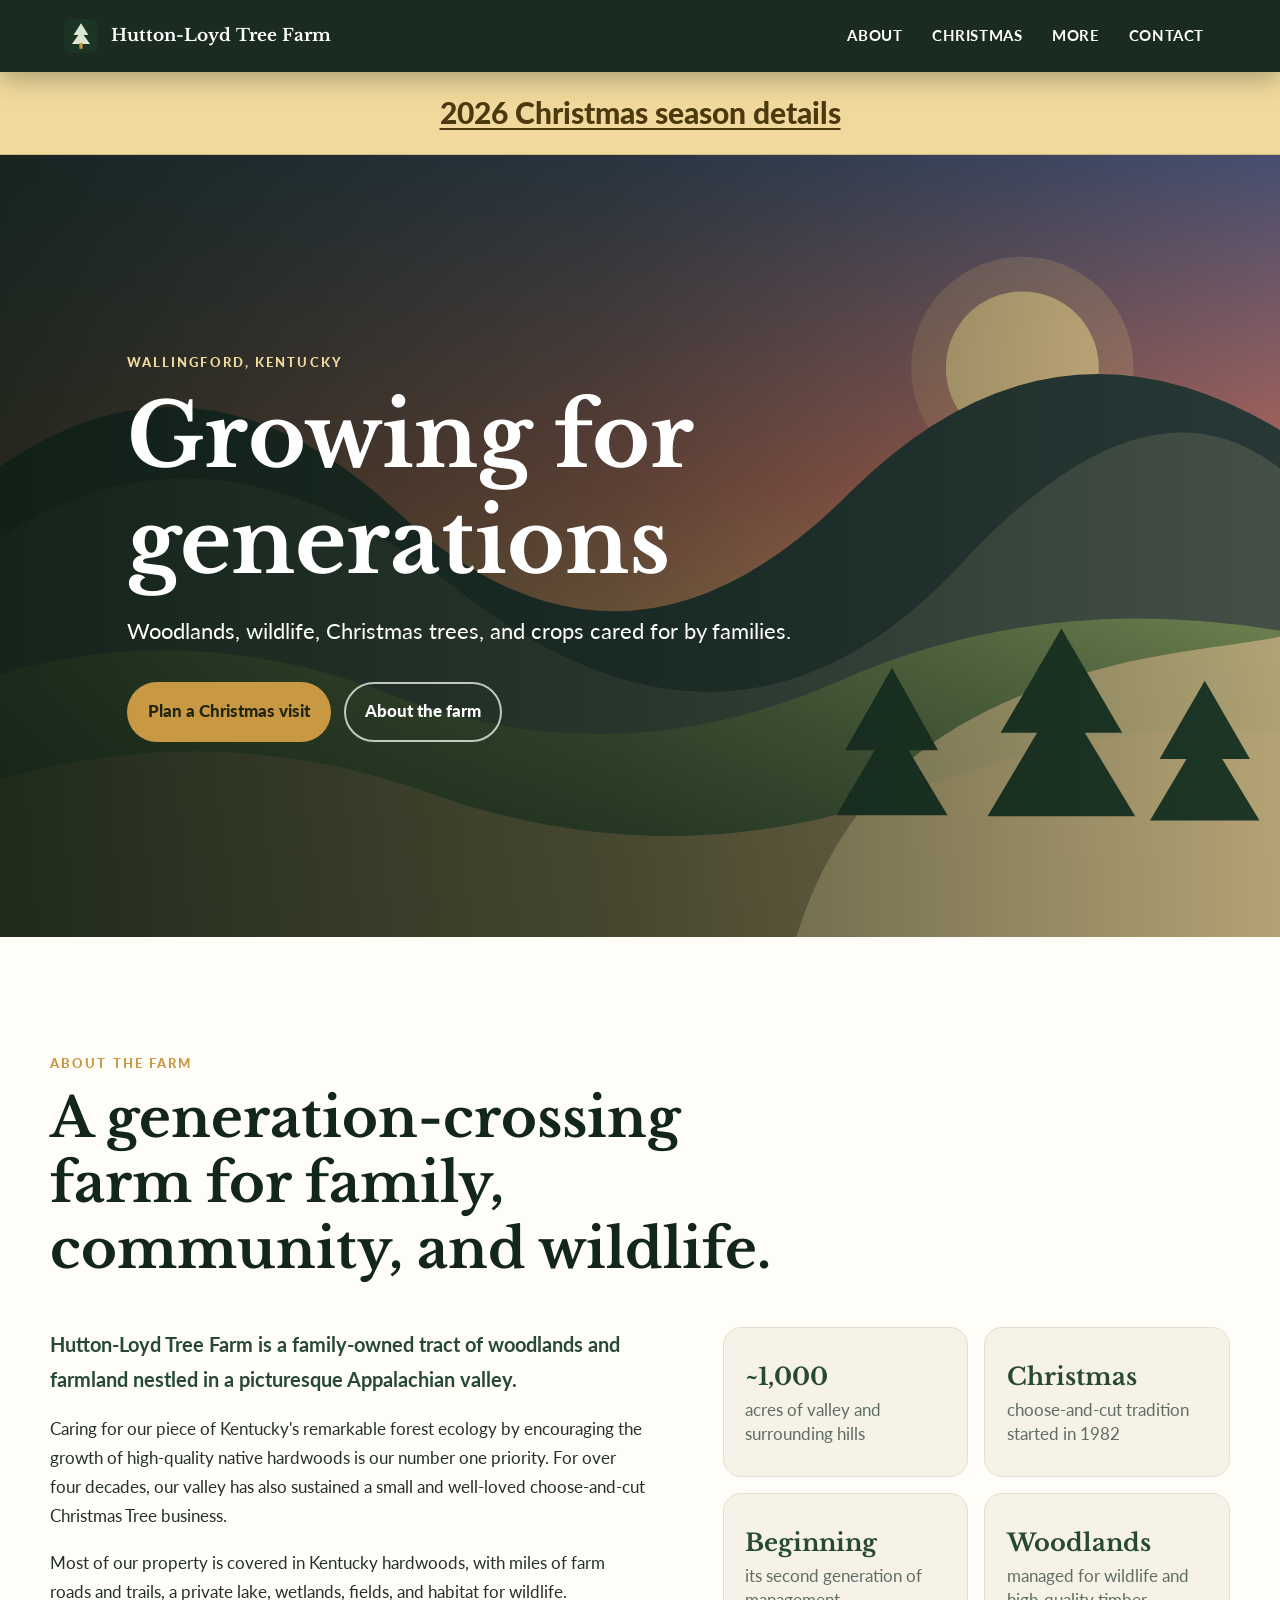
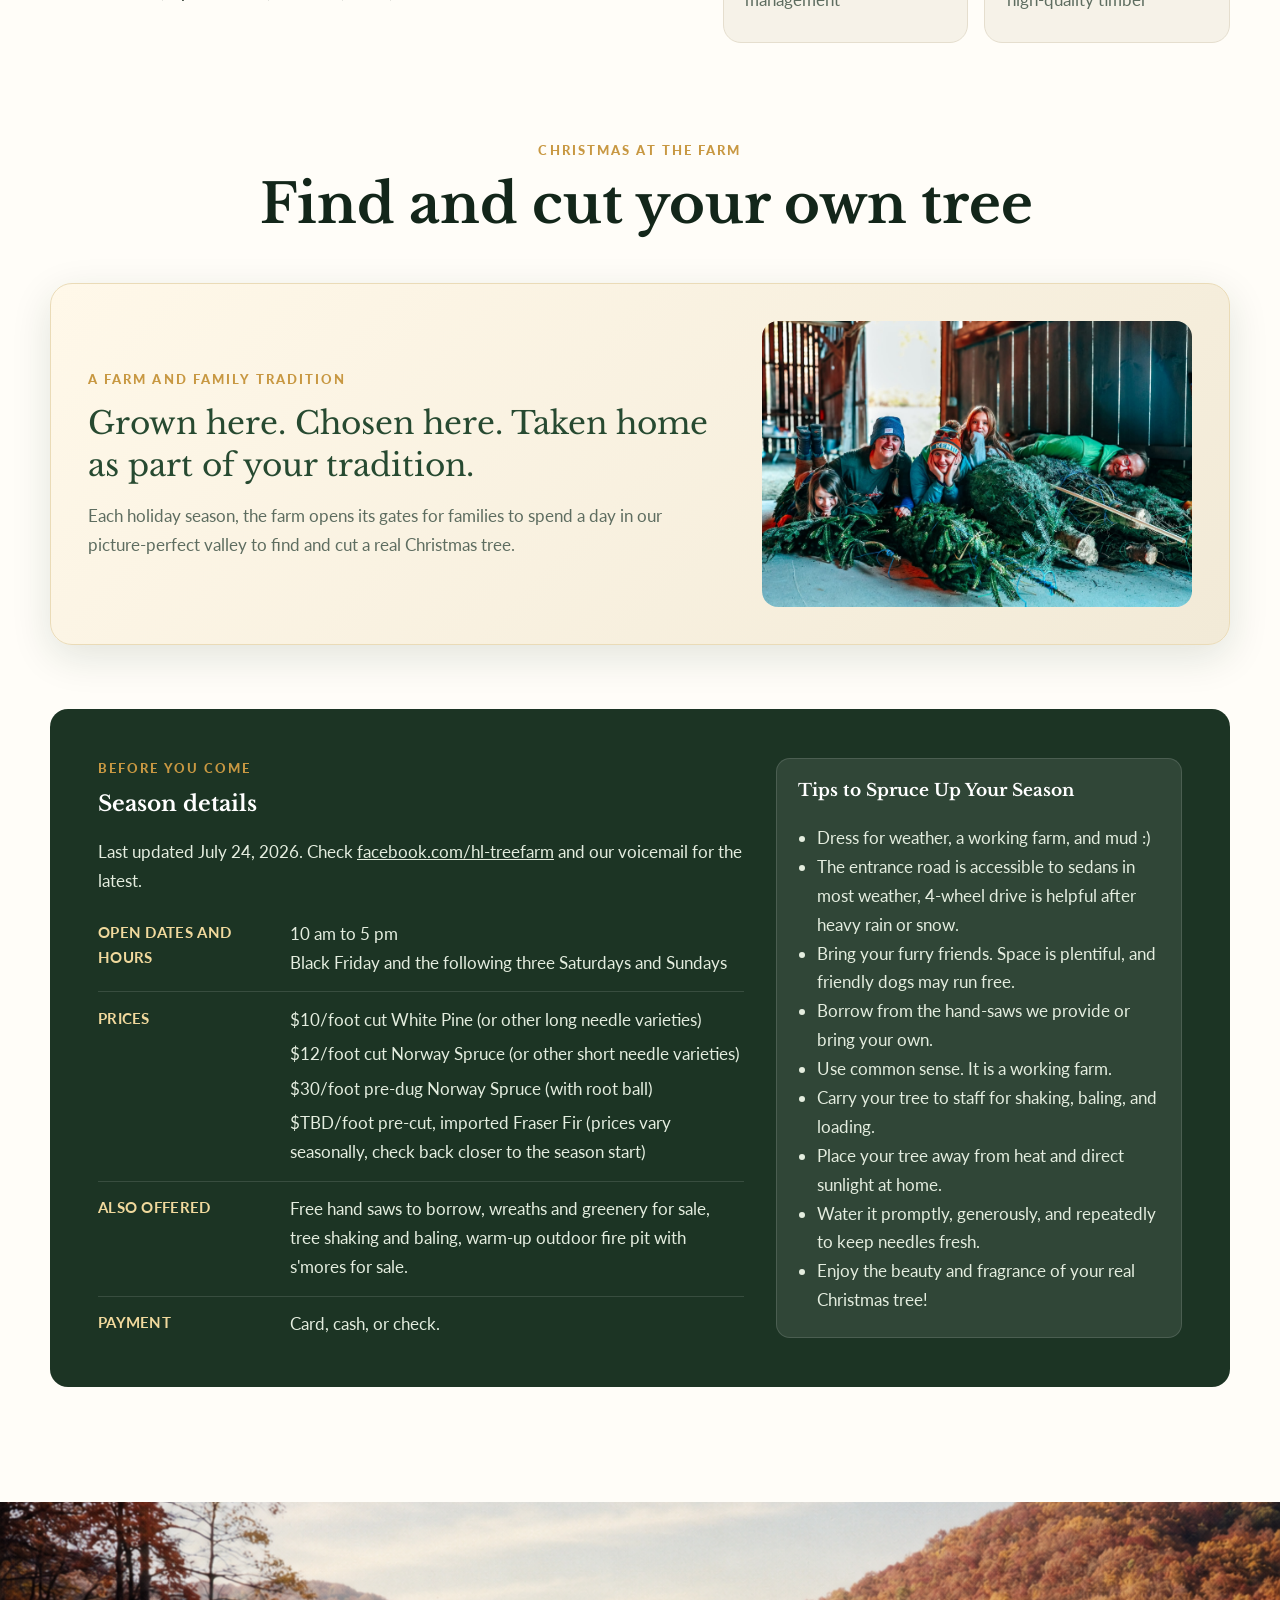
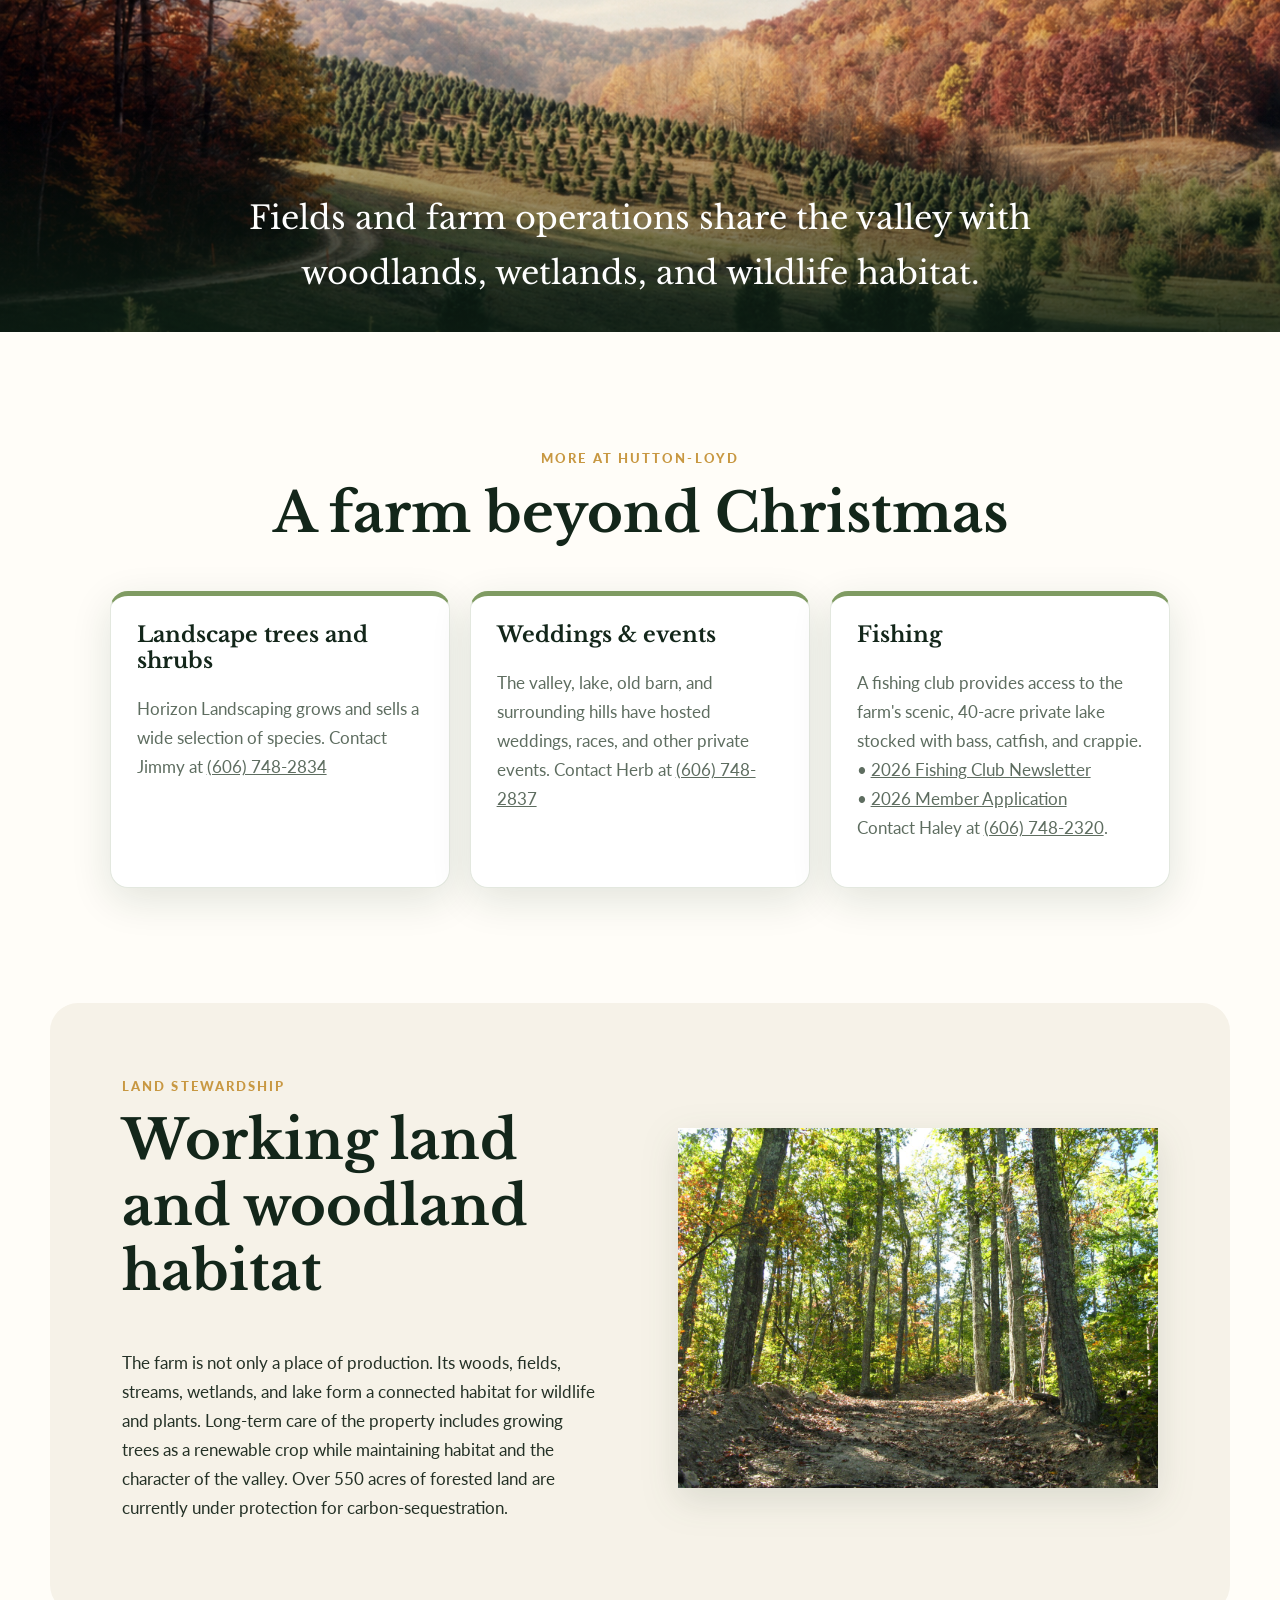
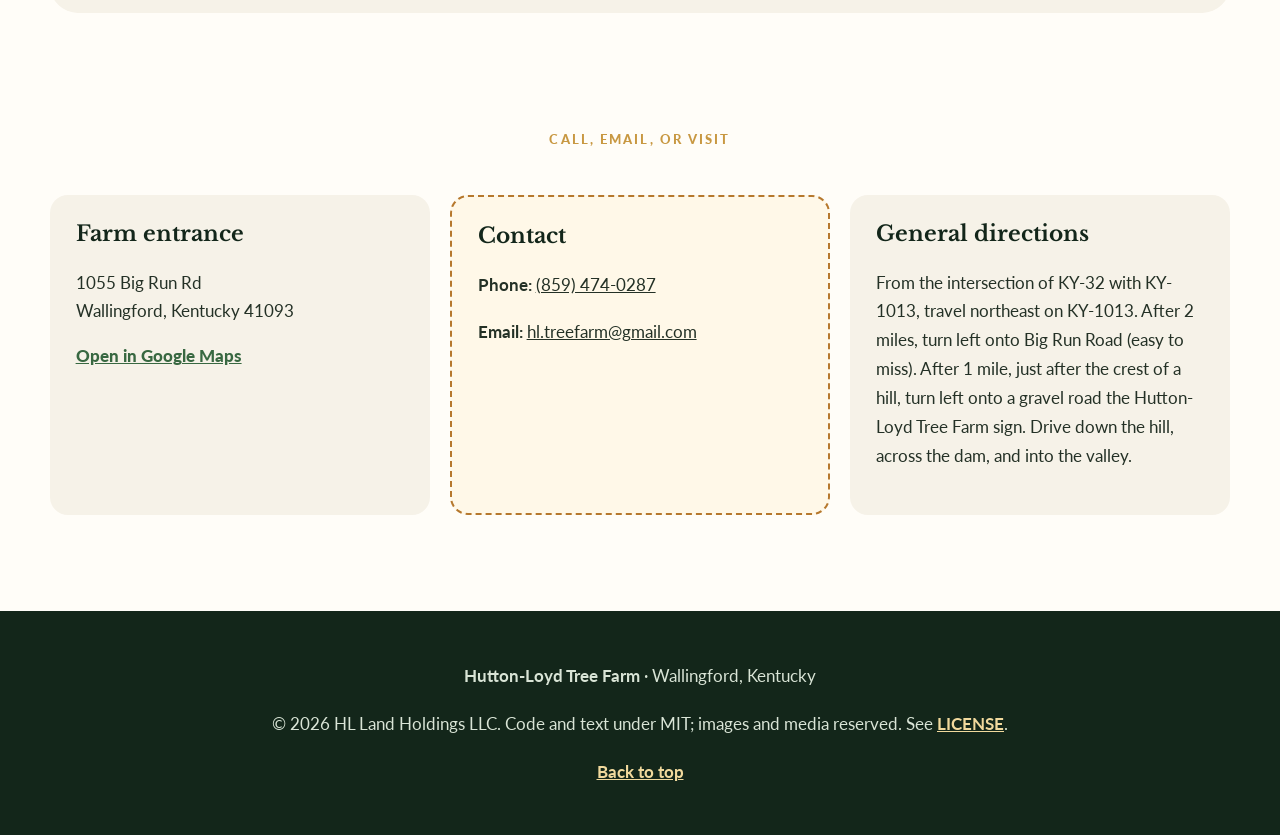
==== index.html @ 63a13ca3 "typo + wording" ====
<!DOCTYPE html>
<html lang="en">
<head>
  <meta charset="UTF-8">
  <meta name="viewport" content="width=device-width, initial-scale=1">
  <meta name="description" content="Hutton-Loyd Tree Farm is a family-owned Appalachian valley growing Christmas and landscape trees while caring for woodlands, water, and wildlife.">
  <title>Hutton-Loyd Tree Farm</title>
  <link rel="icon" href="images/favicon.svg" type="image/svg+xml">
  <link rel="preconnect" href="https://fonts.googleapis.com">
  <link rel="preconnect" href="https://fonts.gstatic.com" crossorigin>
  <link href="https://fonts.googleapis.com/css2?family=Lato:wght@400;700;900&family=Libre+Baskerville:wght@400;700&display=swap" rel="stylesheet">
  <link rel="stylesheet" href="style.css">
</head>
<body>
  <a class="skip-link" href="#main">Skip to main content</a>

  <nav class="nav" aria-label="Primary navigation">
    <a class="brand" href="#home" aria-label="Hutton-Loyd Tree Farm home">
      <img src="images/favicon.svg" alt="" width="34" height="34">
      <span>Hutton-Loyd Tree Farm</span>
    </a>
    <button class="nav-toggle" type="button" aria-expanded="false" aria-controls="nav-links">
      <span class="sr-only">Open navigation</span>
      <span></span><span></span><span></span>
    </button>
    <div class="nav-links" id="nav-links">
      <a href="#about">About</a>
      <a href="#christmas-heading">Christmas</a>
      <a href="#other">More</a>
      <a href="#contact">Contact</a>
    </div>
  </nav>

  <header class="site-header" id="home">
    <!-- Announcement content is loaded from christmas_season_info.js -->
    <aside class="announcement" id="season-announcement" aria-label="Important announcement">
      <strong>Key information</strong>
      <span>Loading this season’s details…</span>
      <a href="#christmas">Season details</a>
    </aside>

    <div class="hero">
      <div class="hero-overlay"></div>
      <div class="hero-content">
        <p class="eyebrow">Wallingford, Kentucky</p>
        <h1>Growing for generations</h1>
        <p>Woodlands, wildlife, Christmas trees, and crops cared for by families.</p>
        <div class="hero-actions">
          <a class="button button-primary" href="#christmas">Plan a Christmas visit</a>
          <a class="button button-secondary" href="#about">About the farm</a>
        </div>
      </div>
    </div>
  </header>

  <main id="main">
    <section class="section intro" id="about">
      <div class="section-heading">
        <p class="eyebrow">About the farm</p>
        <h2>A generation-crossing farm for family, community, and wildlife.</h2>
      </div>
      <div class="two-column">
        <div>
          <p class="lead">Hutton-Loyd Tree Farm is a family-owned tract of woodlands and farmland nestled in a picturesque Appalachian valley.</p>
          <p>Caring for our piece of Kentucky's remarkable forest ecology by encouraging the growth of high-quality native hardwoods is our number one priority. 
            For over four decades, our valley has also sustained a small and well-loved choose-and-cut Christmas Tree business.</p>
          <p>Most of our property is covered in Kentucky hardwoods, with miles of farm roads and trails, a private lake, wetlands, fields, and habitat for wildlife. </p>
        </div>
        <div class="fact-grid" aria-label="Farm highlights">
          <article class="fact-card"><strong>~1,000</strong><span>acres of valley and surrounding hills</span></article>
          <article class="fact-card"><strong>Christmas</strong><span> choose-and-cut tradition started in 1982</span></article>
          <article class="fact-card"><strong>Beginning</strong><span>its second generation of management</span></article>
          <article class="fact-card"><strong>Woodlands</strong><span>managed for wildlife and high-quality timber</span></article>
        </div>
      </div>
    </section>

    <section class="section section-christmas" id="christmas">
      <div class="section-heading centered" id="christmas-heading">
        <p class="eyebrow">Christmas at the farm</p>
        <h2 class="heading-oneline">Find and cut your own tree</h2>
      </div>

      <div class="christmas-banner">
        <div class="christmas-banner-copy">
          <p class="eyebrow">A farm and family tradition</p>
          <blockquote>Grown here. Chosen here. Taken home as part of your tradition.</blockquote>
          <p>Each holiday season, the farm opens its gates for families to spend a day in our picture-perfect valley to find and cut a real Christmas tree.</p>
        </div>
        <img src="images/family on tree pile.jpg" alt="Members of the Hutton-Loyd family laying on a pile of Christmas trees.">
      </div>

      <div class="visit-panel" id="visit">
        <!-- Season dates, hours, prices, and offerings are loaded from christmas_season_info.js -->
        <div id="season-details">
          <p class="eyebrow">Before you come</p>
          <h3>Seasonal details</h3>
          <p>Loading this season’s open dates, hours, and prices…</p>
        </div>
        <div class="checklist">
          <h4>Tips to Spruce Up Your Season</h4>
          <ul>
            <li>Dress for weather, a working farm, and mud :)</li>
            <li>The entrance road is accessible to sedans in most weather, 4-wheel drive is helpful after heavy rain or snow.</li>
            <li>Bring your furry friends. Space is plentiful, and friendly dogs may run free.</li> 
            <li>Borrow from the hand-saws we provide or bring your own.</li>
            <li>Use common sense. It is a working farm.</li>
            <li>Carry your tree to staff for shaking, baling, and loading.</li>
            <li>Place your tree away from heat and direct sunlight at home.</li>
            <li>Water it promptly, generously, and repeatedly to keep needles fresh.</li>
            <li>Enjoy the beauty and fragrance of your real Christmas tree!</li>
          </ul>
        </div>
      </div>
    </section>

    <section class="image-break image-break-lake" aria-label="Autumn view across the farm">
      <div><span>Fields and farm operations share the valley with woodlands, wetlands, and wildlife habitat.</span></div>
    </section>

    <section class="section" id="other">
      <div class="section-heading centered">
        <p class="eyebrow">More at Hutton-Loyd</p>
        <h2>A farm beyond Christmas</h2>
      </div>
      <div class="card-grid fluid">
        <article class="plain-card">
          <h3>Landscape trees and shrubs</h3>
          <p>Horizon Landscaping grows and sells a wide selection of species. Contact Jimmy at <a href="tel:+16067482834">(606) 748-2834</a></p>
        </article>
        <article class="plain-card">
          <h3>Weddings & events</h3>
          <p>The valley, lake, old barn, and surrounding hills have hosted weddings, races, and other private events. Contact Herb at <a href="tel:+16067482837">(606) 748-2837</a></p>
        </article>
        <article class="plain-card">
          <h3>Fishing</h3>
          <p>
            A fishing club provides access to the farm's scenic, 40-acre private lake stocked with bass, catfish, and crappie.
            <br>
            • <a href="documents/fishing-club-newsletter-2026.pdf" target="_blank" rel="noopener">2026 Fishing Club Newsletter</a>
            <br>
            • <a href="documents/fishing-club-application-2026.pdf" target="_blank" rel="noopener">2026 Member Application</a>
            <br>
            Contact Haley at <a href="tel:+16067482320">(606) 748-2320</a>.
          </p>
        </article>
      </div>
    </section>

    <section class="section stewardship">
      <div class="stewardship-copy">
        <p class="eyebrow">Land stewardship</p>
        <h2>Working land and woodland habitat</h2>
        <p>The farm is not only a place of production. Its woods, fields, streams, wetlands, and lake form a connected habitat for wildlife and plants. Long-term care of the property includes growing trees as a renewable crop while maintaining habitat and the character of the valley. Over 550 acres of forested land are currently under protection for carbon-sequestration.</p>
      </div>
      <img src="images/forest.jpeg" alt="Photo of a stand of trees in spring.">
    </section>

    <section class="section contact" id="contact">
      <div class="section-heading centered">
        <p class="eyebrow">Call, Email, or Visit</p>
      </div>
      <div class="contact-grid">
        <div class="contact-card">
          <h3>Farm entrance</h3>
          <address>1055 Big Run Rd<br>Wallingford, Kentucky 41093</address>
          <a class="text-link" href="https://maps.app.goo.gl/9wYvAMESgQNcwHyZ7">Open in Google Maps</a>
        </div>
        <div class="contact-card attention">
          <h3>Contact</h3>
          <p><strong>Phone:</strong> <a href="tel:+18594740287">(859) 474-0287</a></p>
          <p><strong>Email:</strong> <a href="mailto:hl.treefarm@gmail.com">hl.treefarm@gmail.com</a></p>
        </div>
        <div class="contact-card">
          <h3>General directions</h3>
          <p>From the intersection of KY-32 with KY-1013, travel northeast on KY-1013. After 2 miles, turn left onto Big Run Road (easy to miss). After 1 mile, just after the crest of a hill, turn left onto a gravel road the Hutton-Loyd Tree Farm sign. Drive down the hill, across the dam, and into the valley.</p>
        </div>
      </div>
    </section>
  </main>

  <footer>
    <p><strong>Hutton-Loyd Tree Farm</strong> · Wallingford, Kentucky</p>
    <p>© <span id="year"></span> HL Land Holdings LLC. Code and text under MIT; images and media reserved. See <a href="LICENSE">LICENSE</a>.</p>
    <a href="#home">Back to top</a>
  </footer>

  <script src="christmas_season_info.js"></script>
  <script src="script.js"></script>
</body>
</html>
---- style.css ----
:root {
  --forest-950: #13261a;
  --forest-900: #1c3424;
  --forest-800: #274a31;
  --forest-700: #386841;
  --moss-500: #7f9b62;
  --moss-200: #dce6cf;
  --cream: #f6f2e8;
  --paper: #fffdf8;
  --gold: #c89842;
  --gold-light: #f1d99d;
  --ink: #243126;
  --muted: #5e6d60;
  --white: #ffffff;
  --shadow: 0 12px 40px rgba(20, 46, 28, .12);
  --radius: 18px;
}

* { box-sizing: border-box; }
html { scroll-behavior: smooth; }
body {
  margin: 0;
  background: var(--paper);
  color: var(--ink);
  font-family: "Lato", sans-serif;
  font-size: 17px;
  line-height: 1.7;
}
img { max-width: 100%; display: block; }
a { color: inherit; }
h1, h2, h3, h4 {
  margin-top: 0;
  color: var(--forest-950);
  font-family: "Libre Baskerville", serif;
  line-height: 1.2;
}
h1 { font-size: clamp(2.55rem, 7vw, 5.5rem); max-width: 930px; }
h2 { font-size: clamp(2rem, 5vw, 3.4rem); }
h3 { font-size: 1.35rem; }
p { margin: 0 0 1.15rem; }

.skip-link {
  position: fixed;
  top: -60px;
  left: 1rem;
  z-index: 1000;
  padding: .7rem 1rem;
  background: var(--white);
  color: var(--forest-950);
}
.skip-link:focus { top: 1rem; }
.sr-only {
  position: absolute;
  width: 1px;
  height: 1px;
  padding: 0;
  margin: -1px;
  overflow: hidden;
  clip: rect(0, 0, 0, 0);
  white-space: nowrap;
  border: 0;
}

.nav {
  position: sticky;
  top: 0;
  z-index: 100;
  min-height: 72px;
  display: flex;
  align-items: center;
  justify-content: space-between;
  gap: 2rem;
  padding: .8rem clamp(1rem, 5vw, 4.5rem);
  background: rgba(19, 38, 26, .97);
  color: var(--white);
  box-shadow: 0 8px 24px rgba(12, 28, 18, .28);
}
.brand {
  display: flex;
  align-items: center;
  gap: .8rem;
  color: var(--white);
  font-family: "Libre Baskerville", serif;
  font-weight: 700;
  text-decoration: none;
}
.nav-links { display: flex; gap: .35rem; align-items: center; }
.nav-links a {
  padding: .55rem .75rem;
  border-radius: 999px;
  color: var(--white);
  font-size: .92rem;
  font-weight: 700;
  letter-spacing: .04em;
  text-decoration: none;
  text-transform: uppercase;
}
.nav-links a:hover, .nav-links a:focus-visible { background: rgba(255,255,255,.13); }
.nav-toggle { display: none; }

.announcement {
  position: relative;
  z-index: 15;
  display: flex;
  flex-wrap: wrap;
  align-items: center;
  justify-content: center;
  gap: .75rem 1.25rem;
  padding: 1rem clamp(1rem, 5vw, 4.5rem);
  background: var(--gold-light);
  border-bottom: 1px solid rgba(82, 56, 12, .2);
  color: #4d390f;
  text-align: center;
}
.announcement strong { text-transform: uppercase; letter-spacing: .08em; font-size: .82rem; }
.announcement a {
  font-size: clamp(1.35rem, 2.4vw, 1.85rem);
  font-weight: 900;
  text-decoration: underline;
  text-underline-offset: .15em;
}

.hero {
  position: relative;
  min-height: min(790px, calc(100vh - 118px));
  display: flex;
  align-items: center;
  background: var(--forest-900) url("images/hero-valley.svg") center/cover no-repeat;
  color: var(--white);
  overflow: hidden;
}
.hero-overlay {
  position: absolute;
  inset: 0;
  background: linear-gradient(90deg, rgba(12, 28, 18, .86) 0%, rgba(12, 28, 18, .58) 48%, rgba(12, 28, 18, .13) 100%);
}
.hero-content {
  position: relative;
  z-index: 2;
  width: min(1180px, 100%);
  margin: auto;
  padding: 6rem clamp(1.3rem, 6vw, 5rem);
}
.hero h1 { color: var(--white); margin-bottom: 1rem; }
.hero-content > p:not(.eyebrow) { max-width: 710px; font-size: clamp(1.1rem, 2vw, 1.4rem); }
.eyebrow {
  margin-bottom: .7rem;
  color: var(--gold);
  font-size: .82rem;
  font-weight: 900;
  letter-spacing: .16em;
  text-transform: uppercase;
}
.hero .eyebrow { color: var(--gold-light); }
.hero-actions { display: flex; flex-wrap: wrap; gap: .8rem; margin-top: 2rem; }
.button {
  display: inline-block;
  padding: .85rem 1.2rem;
  border: 2px solid transparent;
  border-radius: 999px;
  font-weight: 900;
  text-decoration: none;
}
.button-primary { background: var(--gold); color: #1f250f; }
.button-primary:hover { background: #dfb65e; }
.button-secondary { border-color: rgba(255,255,255,.72); color: var(--white); }
.button-secondary:hover { background: rgba(255,255,255,.12); }

.section {
  width: min(1180px, calc(100% - 2.5rem));
  margin: auto;
  padding: clamp(4.5rem, 9vw, 8rem) 0;
}
#about {
  padding-bottom: clamp(2rem, 4vw, 3rem);
}
.section-christmas {
  padding-top: clamp(2rem, 4vw, 3rem);
}
#about,
#christmas,
#christmas-heading,
#season-details,
#visit,
#other,
#contact,
#home {
  scroll-margin-top: 5.5rem;
}
.section-heading { max-width: 760px; margin-bottom: 2.8rem; }
.section-heading.centered { margin-left: auto; margin-right: auto; text-align: center; }
.section-heading.centered p { margin-left: auto; margin-right: auto; max-width: 720px; }
@media (min-width: 700px) {
  .heading-oneline { white-space: nowrap; }
}
.lead { font-size: 1.28rem; font-weight: 700; color: var(--forest-800); }
.two-column { display: grid; grid-template-columns: 1.08fr .92fr; gap: clamp(2rem, 6vw, 5rem); align-items: start; }
.fact-grid { display: grid; grid-template-columns: 1fr 1fr; gap: 1rem; }
.fact-card {
  min-height: 150px;
  display: flex;
  flex-direction: column;
  justify-content: center;
  padding: 1.35rem;
  background: var(--cream);
  border: 1px solid #e5dece;
  border-radius: var(--radius);
}
.fact-card strong { color: var(--forest-800); font-family: "Libre Baskerville", serif; font-size: 1.5rem; }
.fact-card span { color: var(--muted); line-height: 1.45; }

.image-break {
  min-height: 430px;
  display: grid;
  place-items: end center;
  background-position: center;
  background-size: cover;
}
.image-break > div { width: 100%; padding: 5rem 1.5rem 2rem; text-align: center; background: linear-gradient(transparent, rgba(13, 30, 19, .85)); }
.image-break span { display: inline-block; max-width: 800px; color: var(--white); font-family: "Libre Baskerville", serif; font-size: clamp(1.25rem, 3vw, 2rem); }
.image-break-trees { background-image: url("images/christmas-field.svg"); }
.image-break-lake {
  background-image: url("images/autumn%20farm.png");
  background-position: center 25%; /* lower % = show more of the top */
}


.christmas-banner {
  display: grid;
  grid-template-columns: 1fr minmax(280px, 430px);
  gap: clamp(1.5rem, 4vw, 3rem);
  align-items: center;
  padding: clamp(1.4rem, 4vw, 2.3rem);
  background: linear-gradient(135deg, #fff8e9 0%, #f2ead7 100%);
  border: 1px solid #eadbb7;
  border-radius: calc(var(--radius) + 4px);
  box-shadow: var(--shadow);
}
.christmas-banner-copy h3 { margin-bottom: .8rem; }
.christmas-banner-copy blockquote {
  margin: 0 0 1rem;
  color: var(--forest-800);
  font-family: "Libre Baskerville", serif;
  font-size: clamp(1.25rem, 2.8vw, 1.95rem);
  line-height: 1.35;
}
.christmas-banner-copy p:last-child {
  margin-bottom: 0;
  color: var(--muted);
}
.christmas-banner img {
  width: 100%;
  border-radius: 16px;
  background: #f7f1e2;
}

.card-grid { display: grid; gap: 1.25rem; }
.card-grid.three { grid-template-columns: repeat(3, 1fr); }
.card-grid.four { grid-template-columns: repeat(4, 1fr); }
.card-grid.fluid {
  display: flex;
  flex-wrap: wrap;
  justify-content: center;
  align-items: stretch;
  gap: 1.25rem;
}
.card-grid.fluid > * {
  flex: 1 1 260px;
  max-width: min(100%, 340px);
}
.feature-card, .plain-card {
  background: var(--white);
  border: 1px solid #e3e8df;
  border-radius: var(--radius);
  box-shadow: var(--shadow);
}
.feature-card { padding: 1rem 1.4rem 1.5rem; text-align: center; }
.feature-card img { height: 210px; margin: auto; }
.feature-card p, .plain-card p { color: var(--muted); }
.plain-card { padding: 1.6rem; border-top: 5px solid var(--moss-500); }

.visit-panel {
  display: grid;
  grid-template-columns: 1.35fr .85fr;
  gap: 2rem;
  align-items: center;
  margin-top: 4rem;
  padding: clamp(1.5rem, 4vw, 3rem);
  background: var(--forest-900);
  border-radius: var(--radius);
  color: #e4eddf;
}
.visit-panel h3, .visit-panel h4 { color: var(--white); }
.season-facts {
  display: grid;
  gap: .85rem;
  margin: 1.5rem 0 0;
}
.season-facts > div {
  display: grid;
  grid-template-columns: minmax(7.5rem, 11rem) 1fr;
  gap: .35rem 1rem;
  padding-bottom: .85rem;
  border-bottom: 1px solid rgba(255,255,255,.12);
  align-items: start;
}
.season-facts > div:last-child {
  padding-bottom: 0;
  border-bottom: 0;
}
.season-facts dt {
  grid-column: 1;
  margin: 0;
  color: var(--gold-light);
  font-weight: 700;
  font-size: .92rem;
  letter-spacing: .02em;
  text-transform: uppercase;
}
.season-facts dd {
  grid-column: 2;
  margin: 0;
  color: #e4eddf;
}
.checklist {
  width: fit-content;
  max-width: 100%;
  height: fit-content;
  justify-self: center;
  padding: 1.35rem;
  background: rgba(255,255,255,.09);
  border: 1px solid rgba(255,255,255,.13);
  border-radius: 14px;
}
.checklist ul { padding-left: 1.2rem; margin-bottom: 0; }
.checklist li { max-width: 28rem; }

.stewardship {
  width: min(1180px, calc(100% - 2.5rem));
  display: grid;
  grid-template-columns: 1fr 1fr;
  gap: clamp(2rem, 6vw, 5rem);
  align-items: center;
  background: var(--cream);
  border-radius: 28px;
  padding: clamp(2rem, 6vw, 4.5rem);
}
.stewardship img { filter: drop-shadow(0 12px 18px rgba(40, 60, 35, .13)); }

.contact { padding-bottom: 6rem; }
.contact-grid { display: grid; grid-template-columns: repeat(3, 1fr); gap: 1.25rem; }
.contact-card { padding: 1.6rem; background: var(--cream); border-radius: var(--radius); }
.contact-card.attention { border: 2px dashed #b6782d; background: #fff8e8; }
.contact-card address { margin-bottom: 1rem; font-style: normal; }
.text-link { color: var(--forest-700); font-weight: 900; }
.small { font-size: .9rem; line-height: 1.5; color: var(--muted); }

footer {
  padding: 3rem 1.5rem;
  background: var(--forest-950);
  color: #d9e4d6;
  text-align: center;
}
footer p { margin: .2rem 0; }
footer a { display: inline-block; margin-top: 1rem; color: var(--gold-light); font-weight: 700; }

@media (max-width: 900px) {
  .nav-toggle {
    display: grid;
    gap: 5px;
    padding: .55rem;
    background: transparent;
    border: 0;
    cursor: pointer;
  }
  .nav-toggle span:not(.sr-only) { display: block; width: 25px; height: 2px; background: var(--white); }
  .nav-links {
    position: absolute;
    top: 72px;
    left: 0;
    right: 0;
    display: none;
    flex-direction: column;
    align-items: stretch;
    padding: .75rem 1rem 1rem;
    background: var(--forest-950);
  }
  .nav-links.open { display: flex; }
  .nav-links a { border-radius: 8px; }
  .announcement { justify-content: flex-start; text-align: left; }
  .two-column, .visit-panel, .stewardship, .christmas-banner { grid-template-columns: 1fr; }
  .season-facts > div { grid-template-columns: 1fr; gap: .2rem; }
  .card-grid.four { grid-template-columns: 1fr 1fr; }
  .contact-grid { grid-template-columns: 1fr; }
}

@media (max-width: 650px) {
  body { font-size: 16px; }
  .brand span { font-size: .92rem; }
  .hero { min-height: 660px; }
  .hero-overlay { background: rgba(12, 28, 18, .68); }
  .fact-grid, .card-grid.three, .card-grid.four { grid-template-columns: 1fr; }
  .image-break { min-height: 350px; }
  .section { width: min(100% - 2rem, 1180px); }
}

@media (prefers-reduced-motion: reduce) {
  html { scroll-behavior: auto; }
}
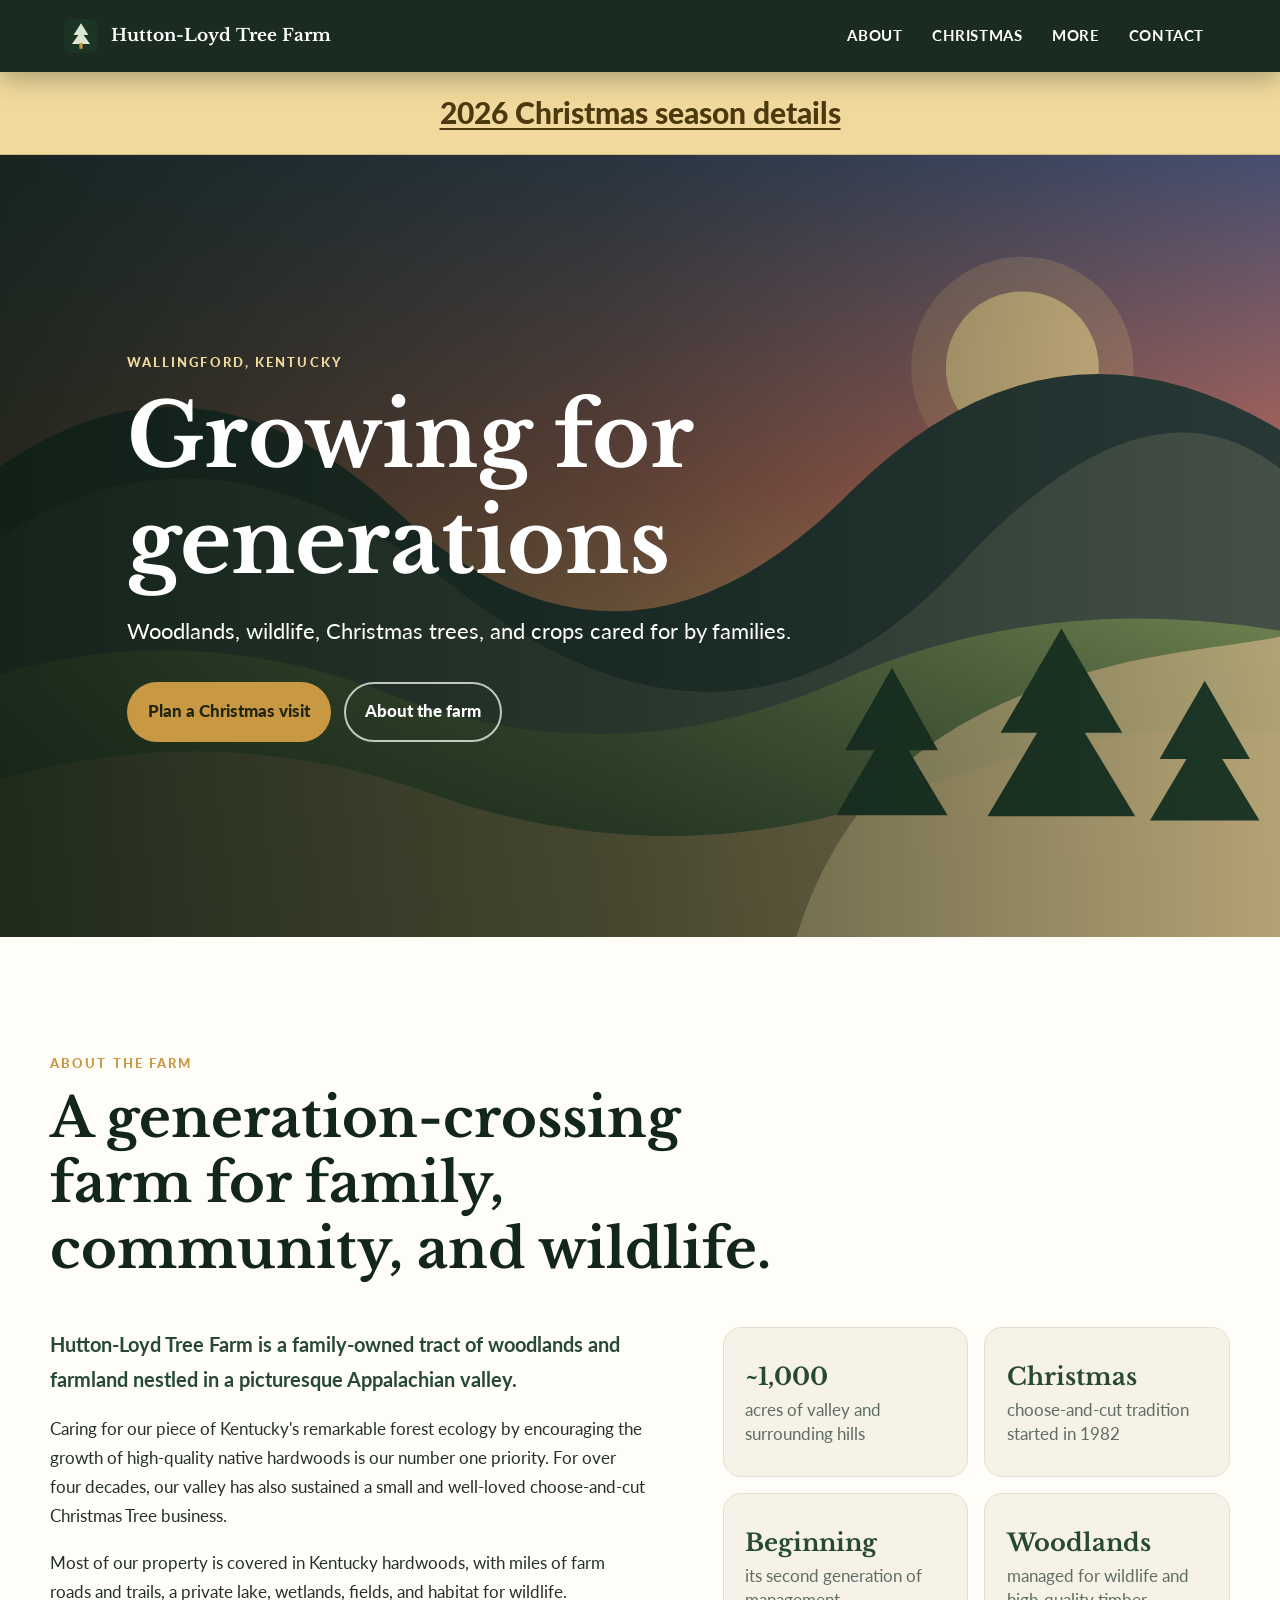
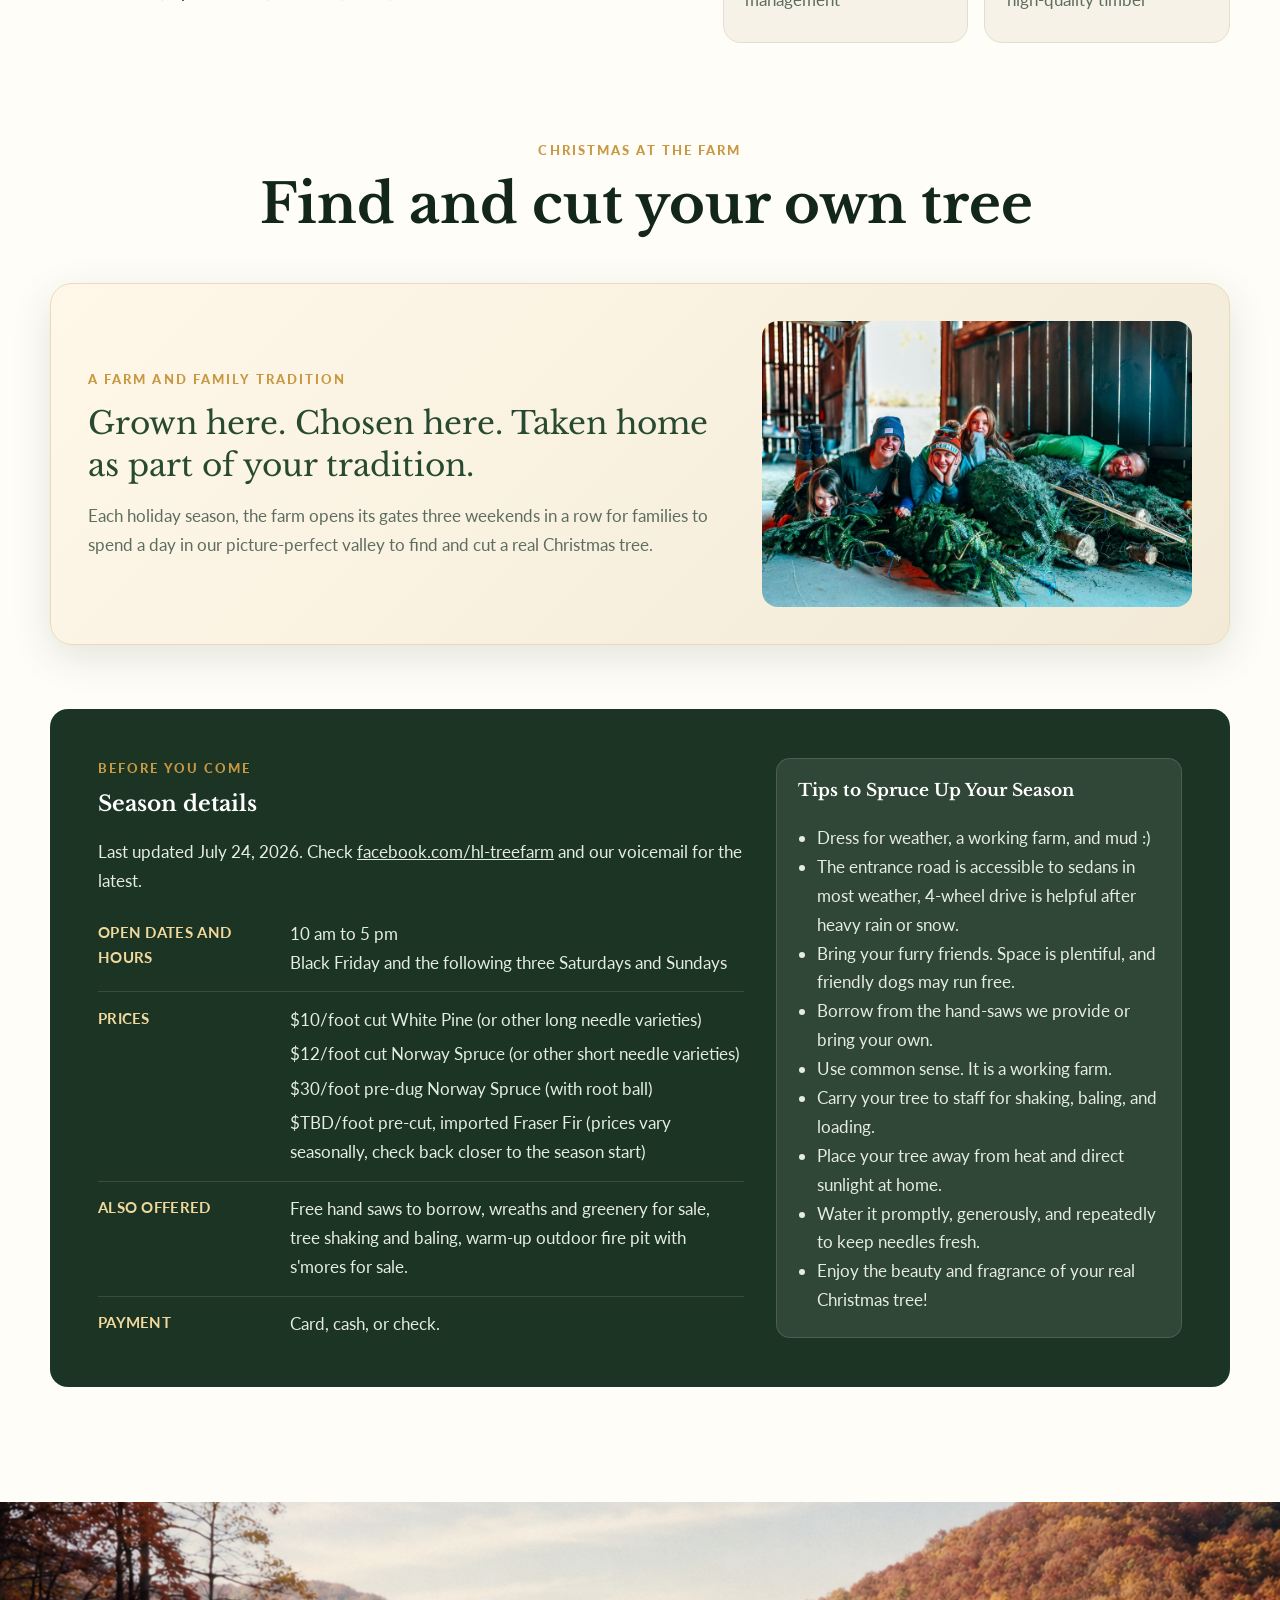
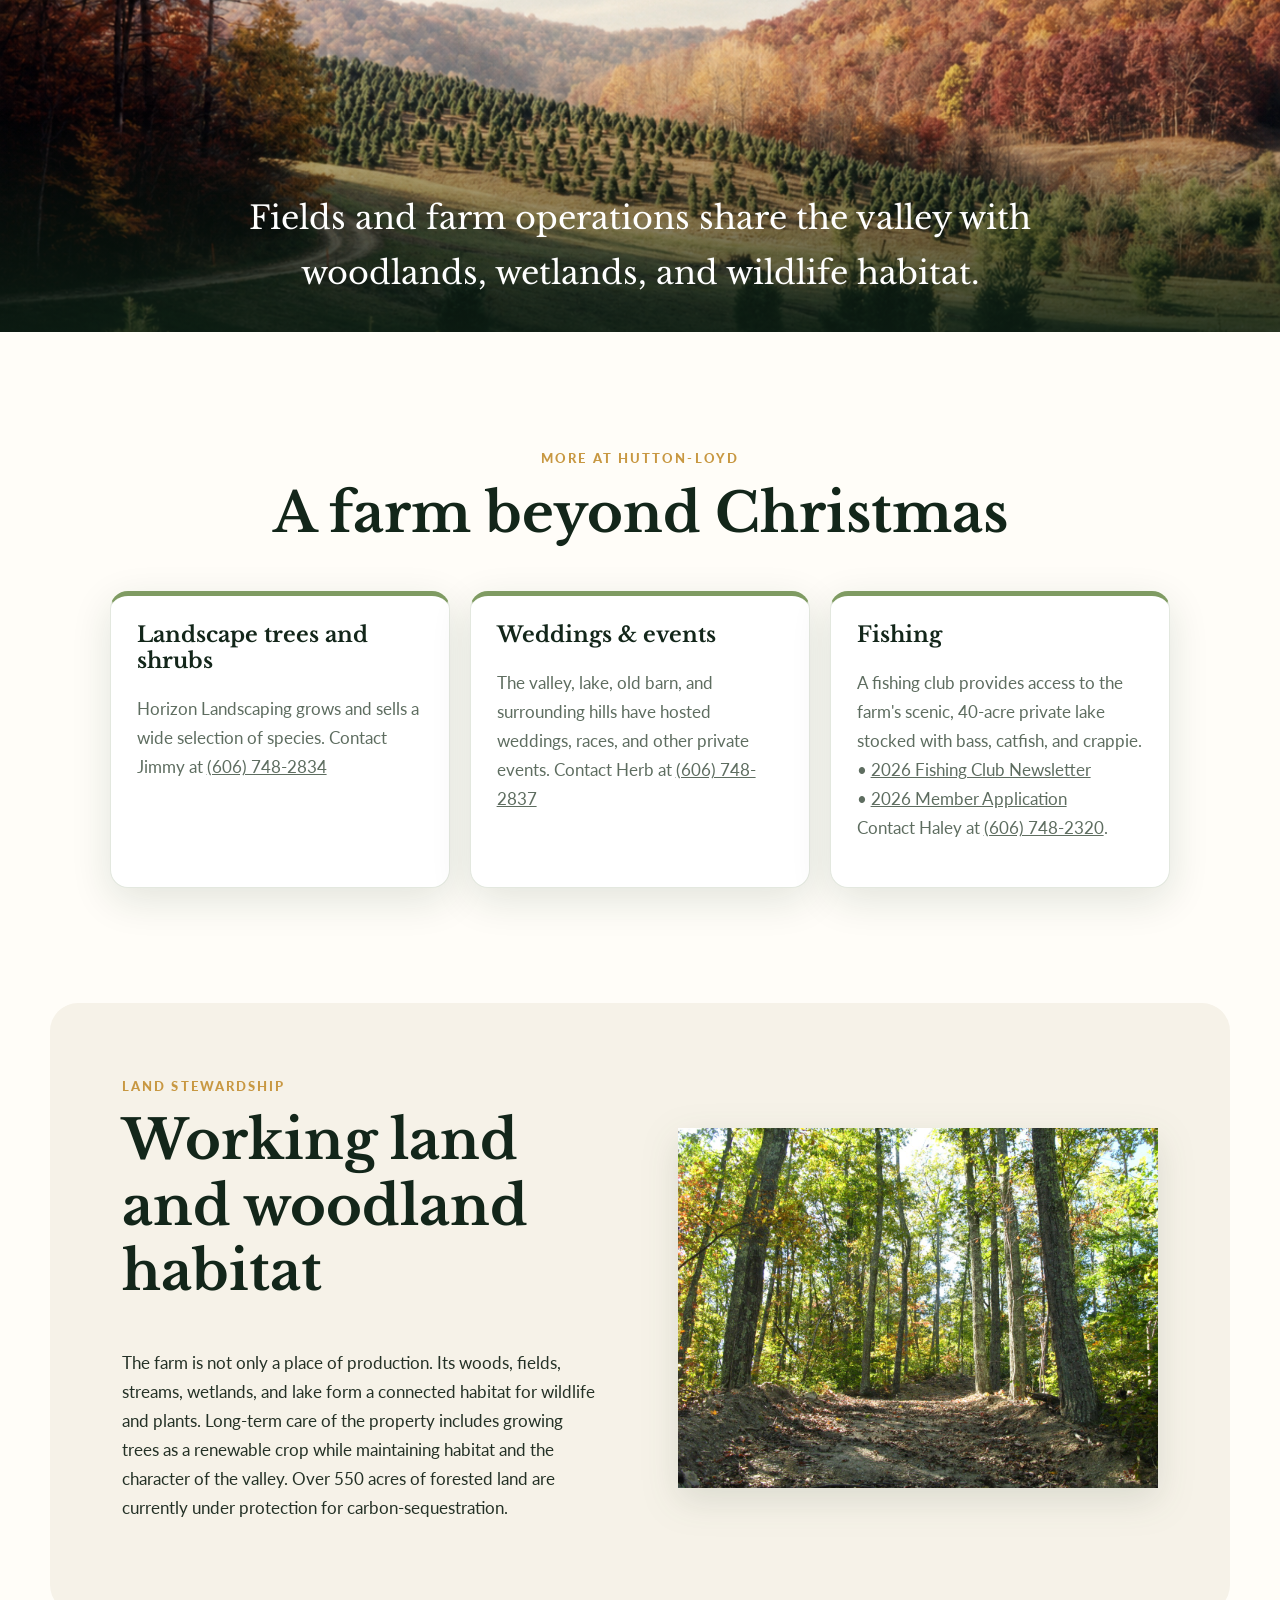
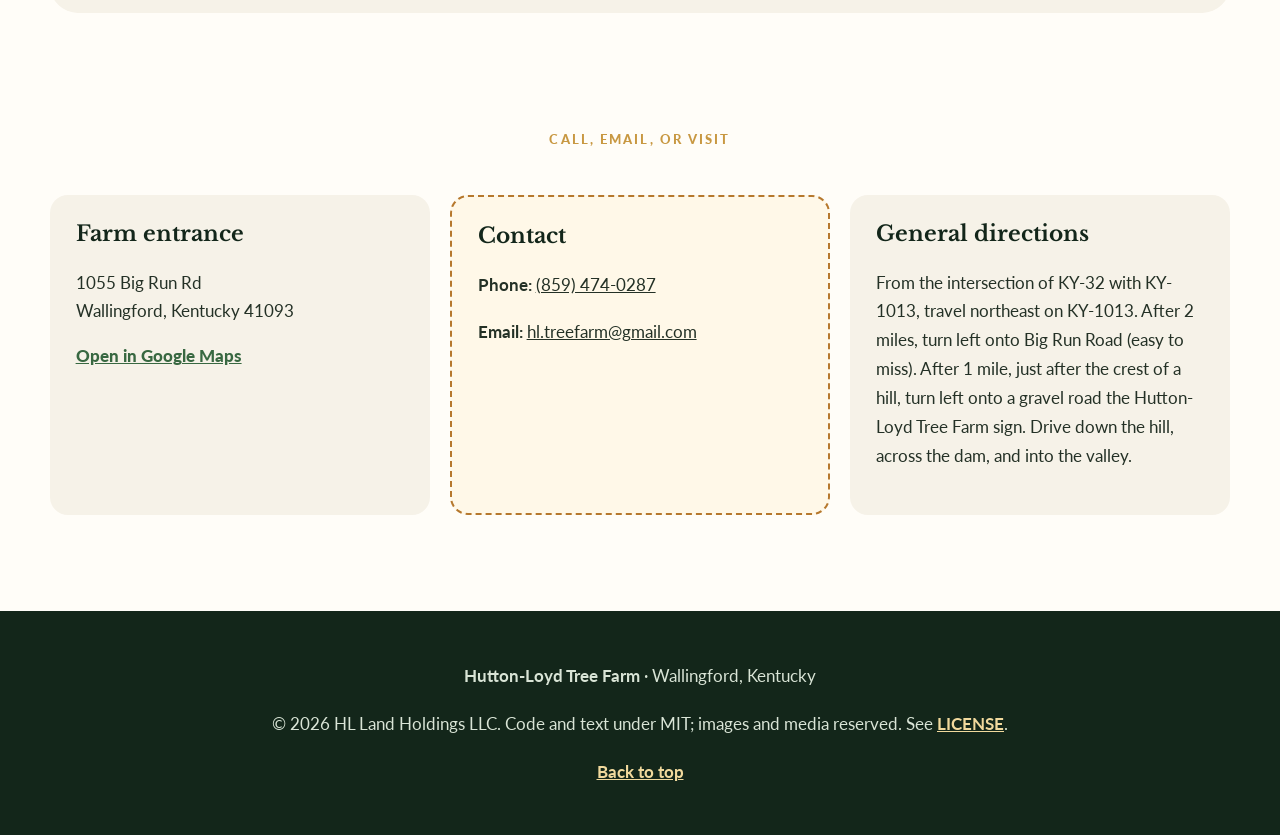
==== commit 504d87b1: "wording" ====
--- a/index.html
+++ b/index.html
@@ -85,7 +85,7 @@
         <div class="christmas-banner-copy">
           <p class="eyebrow">A farm and family tradition</p>
           <blockquote>Grown here. Chosen here. Taken home as part of your tradition.</blockquote>
-          <p>Each holiday season, the farm opens its gates for families to spend a day in our picture-perfect valley to find and cut a real Christmas tree.</p>
+          <p>Each holiday season, the farm opens its gates three weekends in a row for families to spend a day in our picture-perfect valley to find and cut a real Christmas tree.</p>
         </div>
         <img src="images/family on tree pile.jpg" alt="Members of the Hutton-Loyd family laying on a pile of Christmas trees.">
       </div>
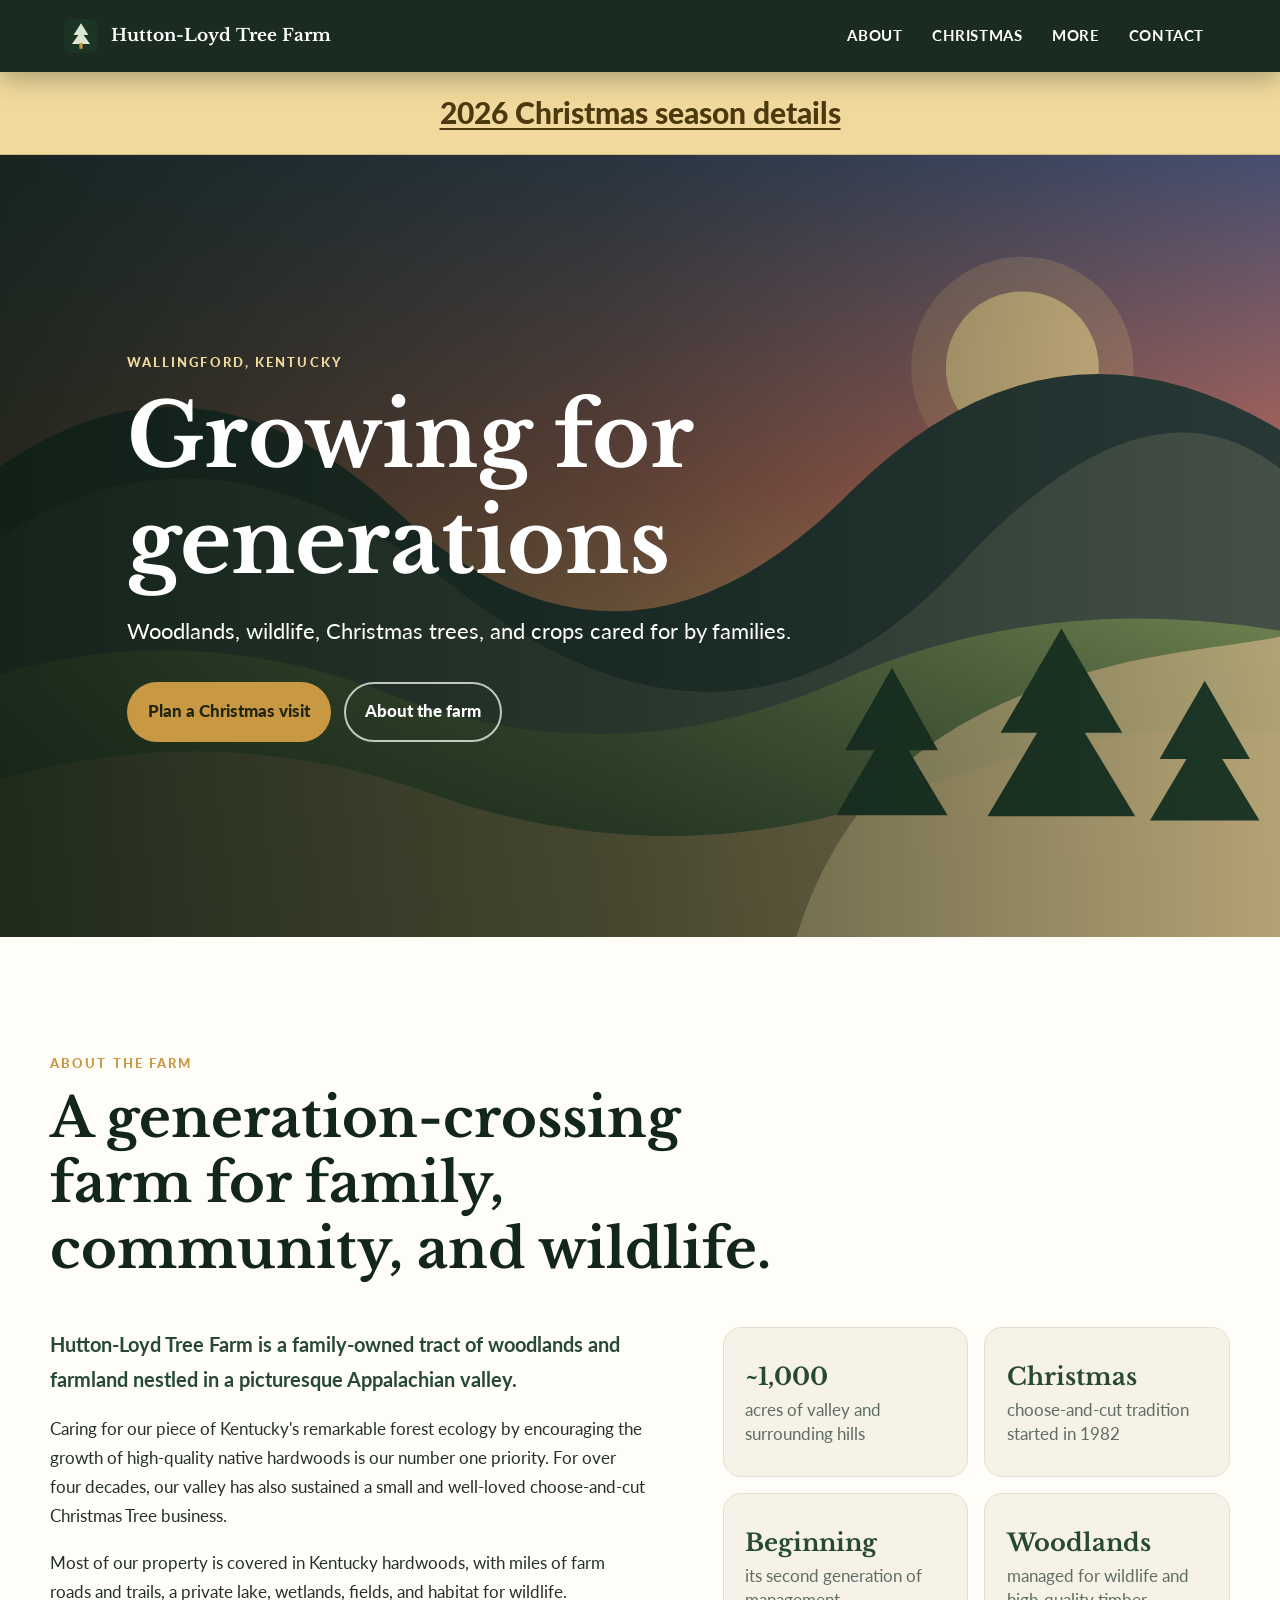
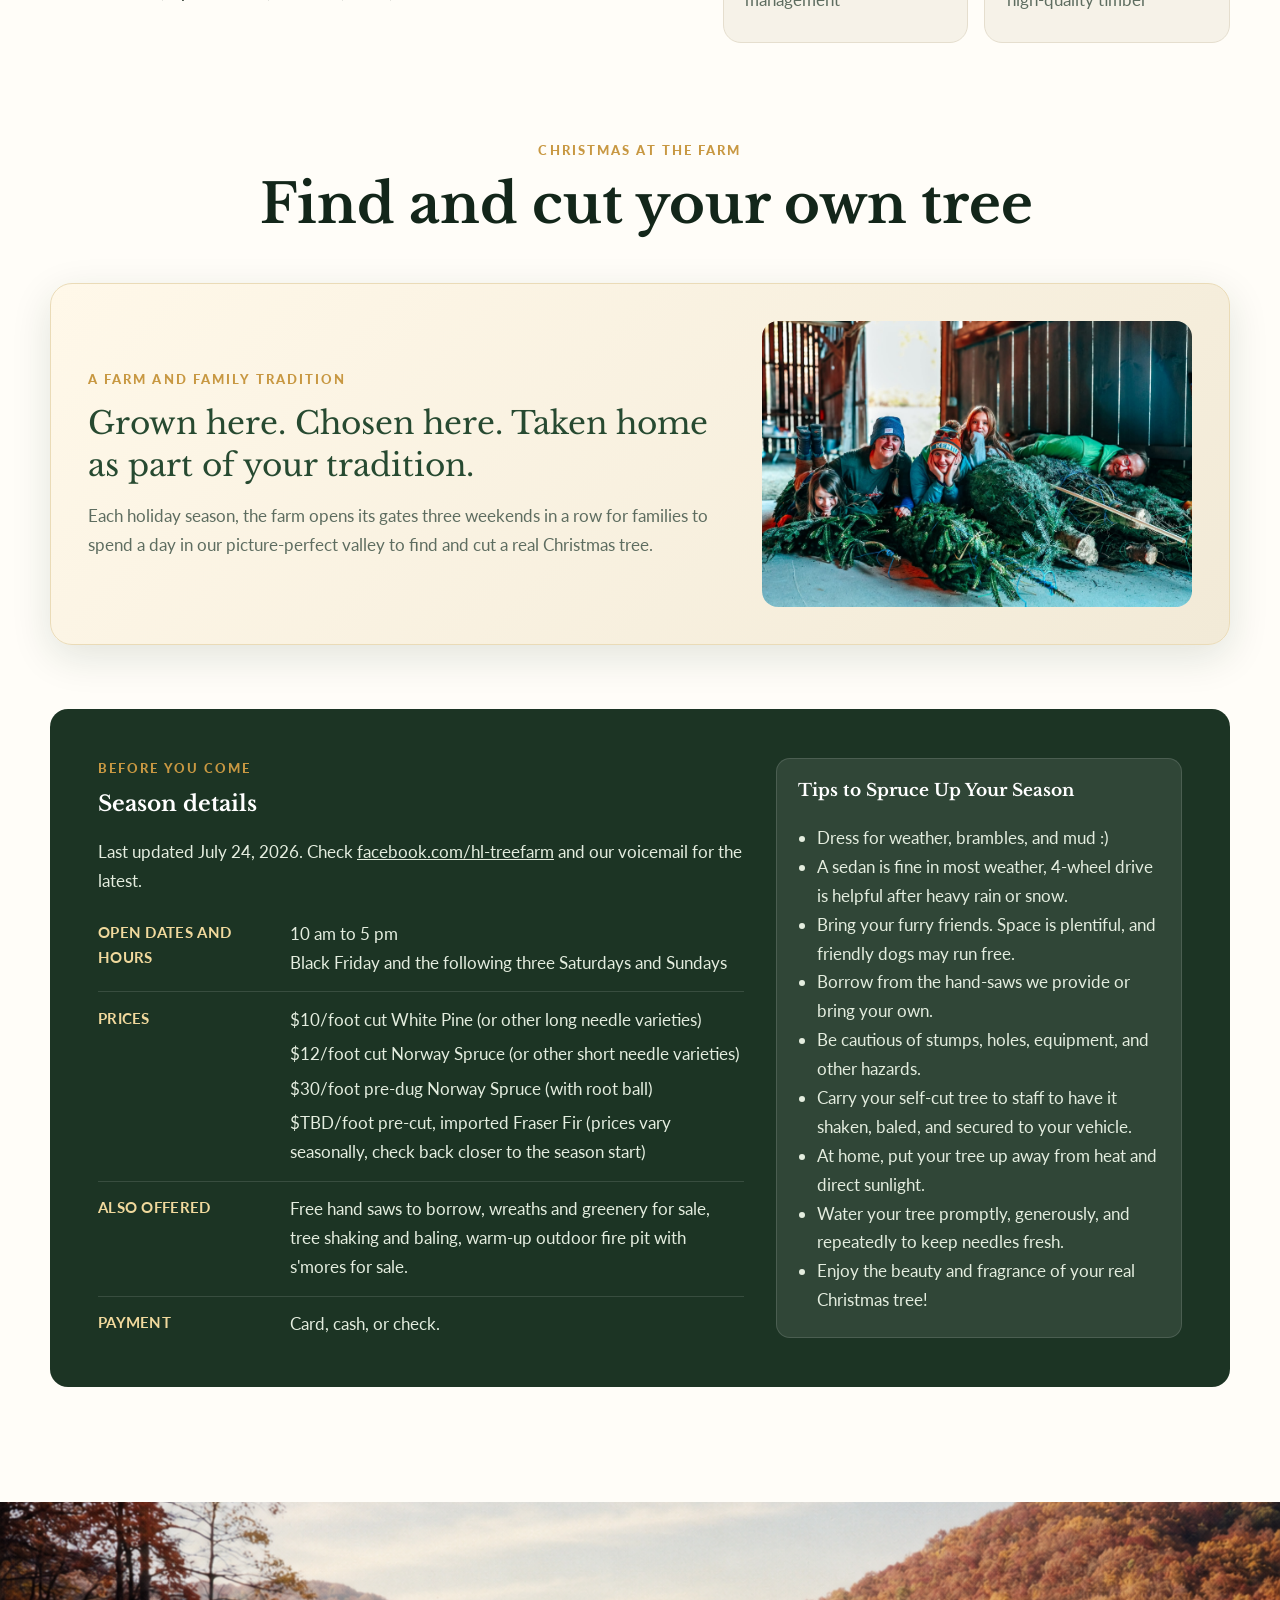
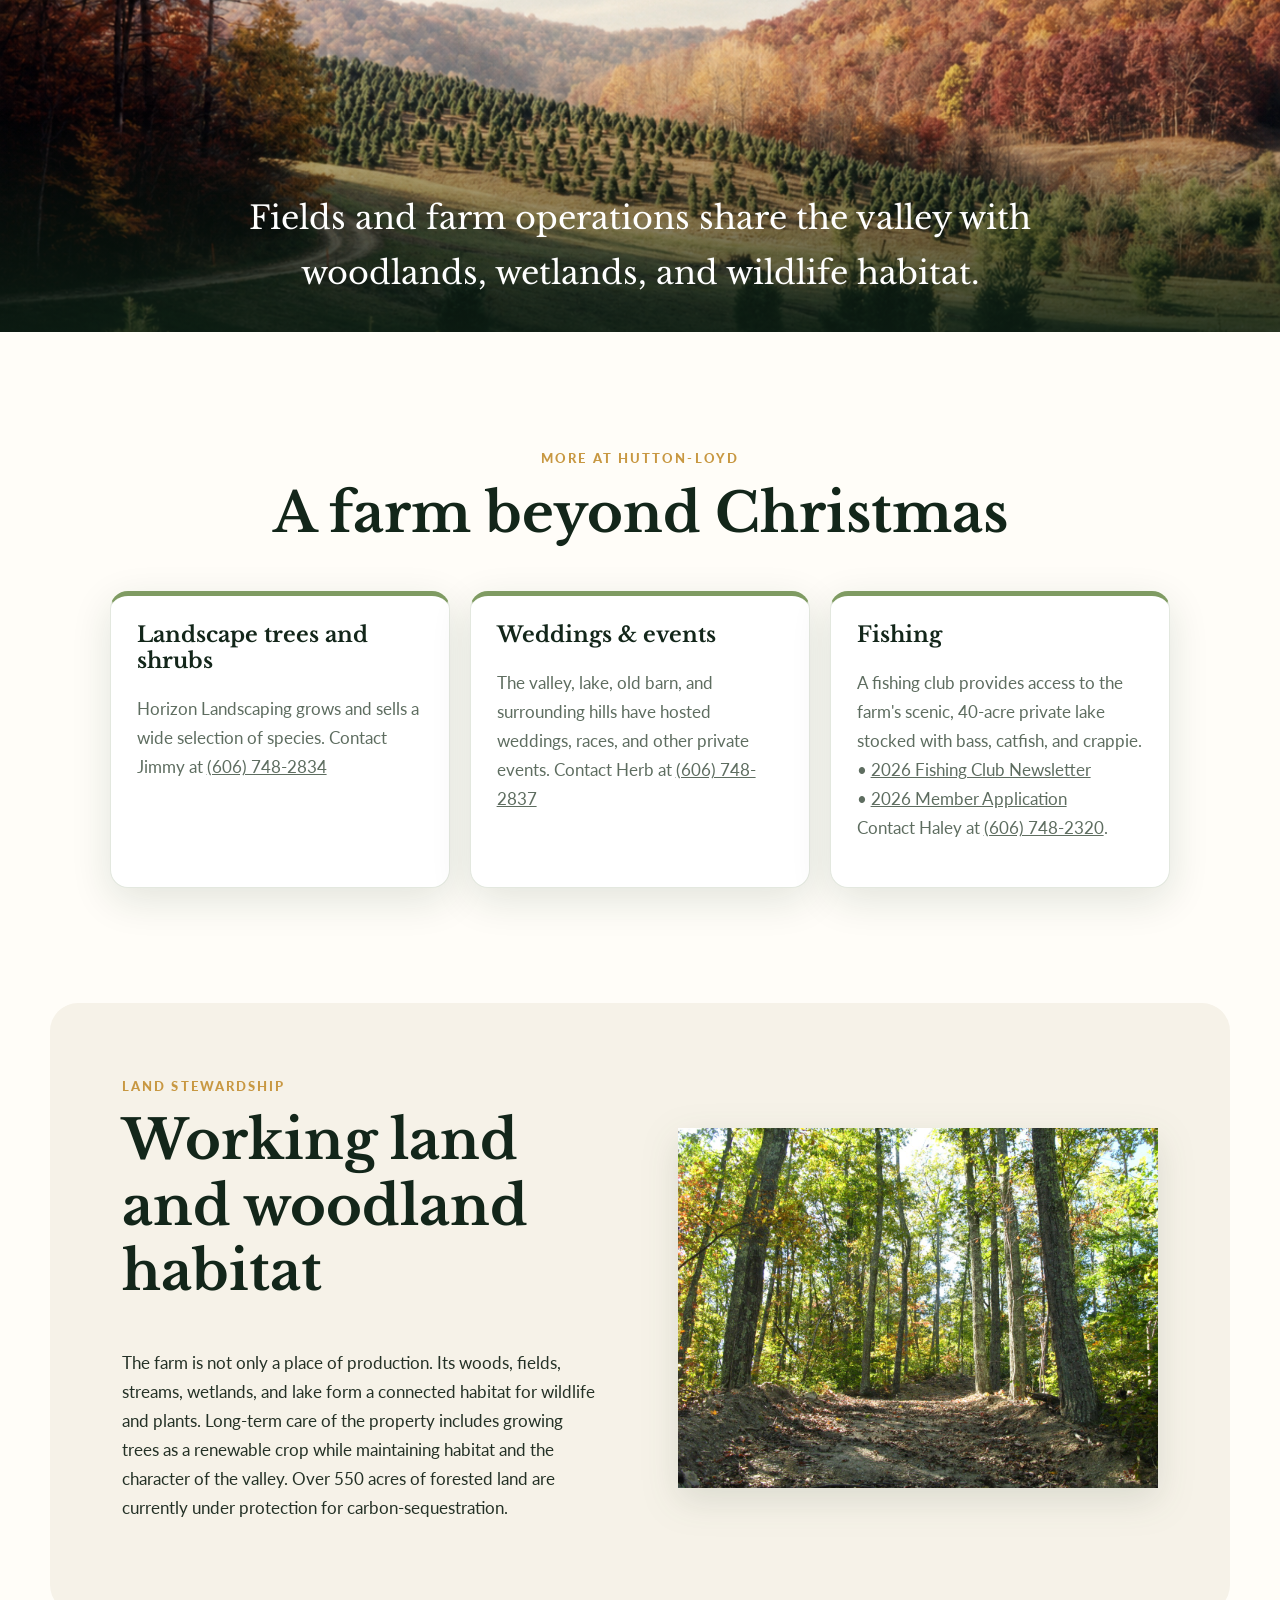
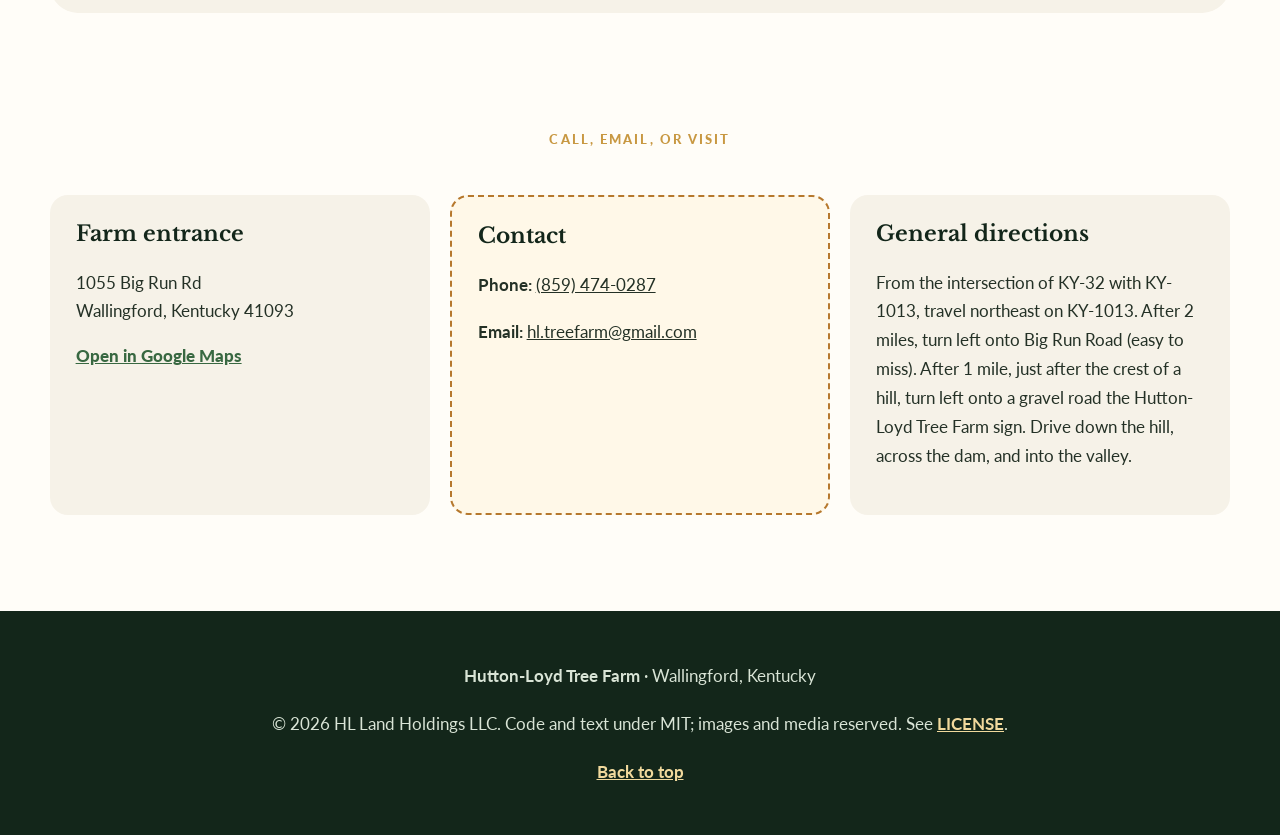
==== commit c408488f: "wording" ====
--- a/index.html
+++ b/index.html
@@ -100,14 +100,14 @@
         <div class="checklist">
           <h4>Tips to Spruce Up Your Season</h4>
           <ul>
-            <li>Dress for weather, a working farm, and mud :)</li>
-            <li>The entrance road is accessible to sedans in most weather, 4-wheel drive is helpful after heavy rain or snow.</li>
+            <li>Dress for weather, brambles, and mud :)</li>
+            <li>A sedan is fine in most weather, 4-wheel drive is helpful after heavy rain or snow.</li>
             <li>Bring your furry friends. Space is plentiful, and friendly dogs may run free.</li> 
             <li>Borrow from the hand-saws we provide or bring your own.</li>
-            <li>Use common sense. It is a working farm.</li>
-            <li>Carry your tree to staff for shaking, baling, and loading.</li>
-            <li>Place your tree away from heat and direct sunlight at home.</li>
-            <li>Water it promptly, generously, and repeatedly to keep needles fresh.</li>
+            <li>Be cautious of stumps, holes, equipment, and other hazards.</li>
+            <li>Carry your self-cut tree to staff to have it shaken, baled, and secured to your vehicle.</li>
+            <li>At home, put your tree up away from heat and direct sunlight.</li>
+            <li>Water your tree promptly, generously, and repeatedly to keep needles fresh.</li>
             <li>Enjoy the beauty and fragrance of your real Christmas tree!</li>
           </ul>
         </div>
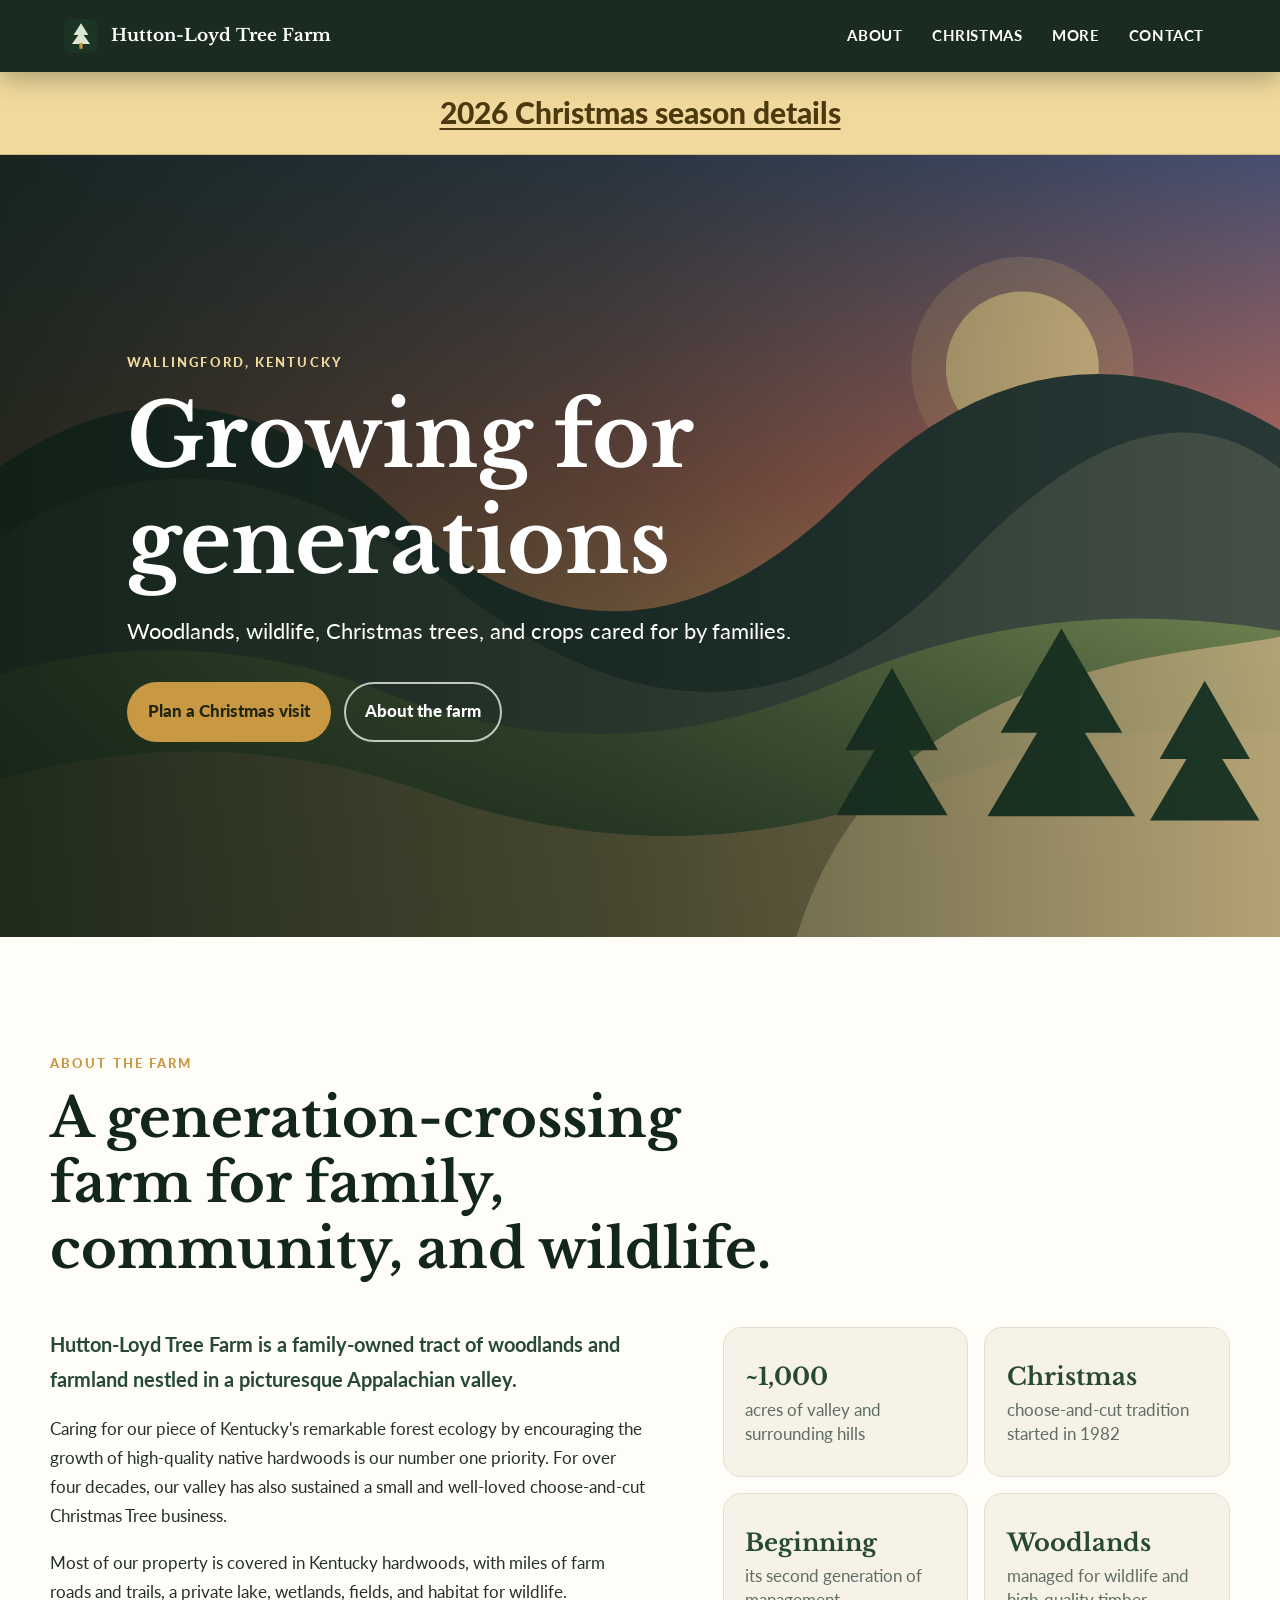
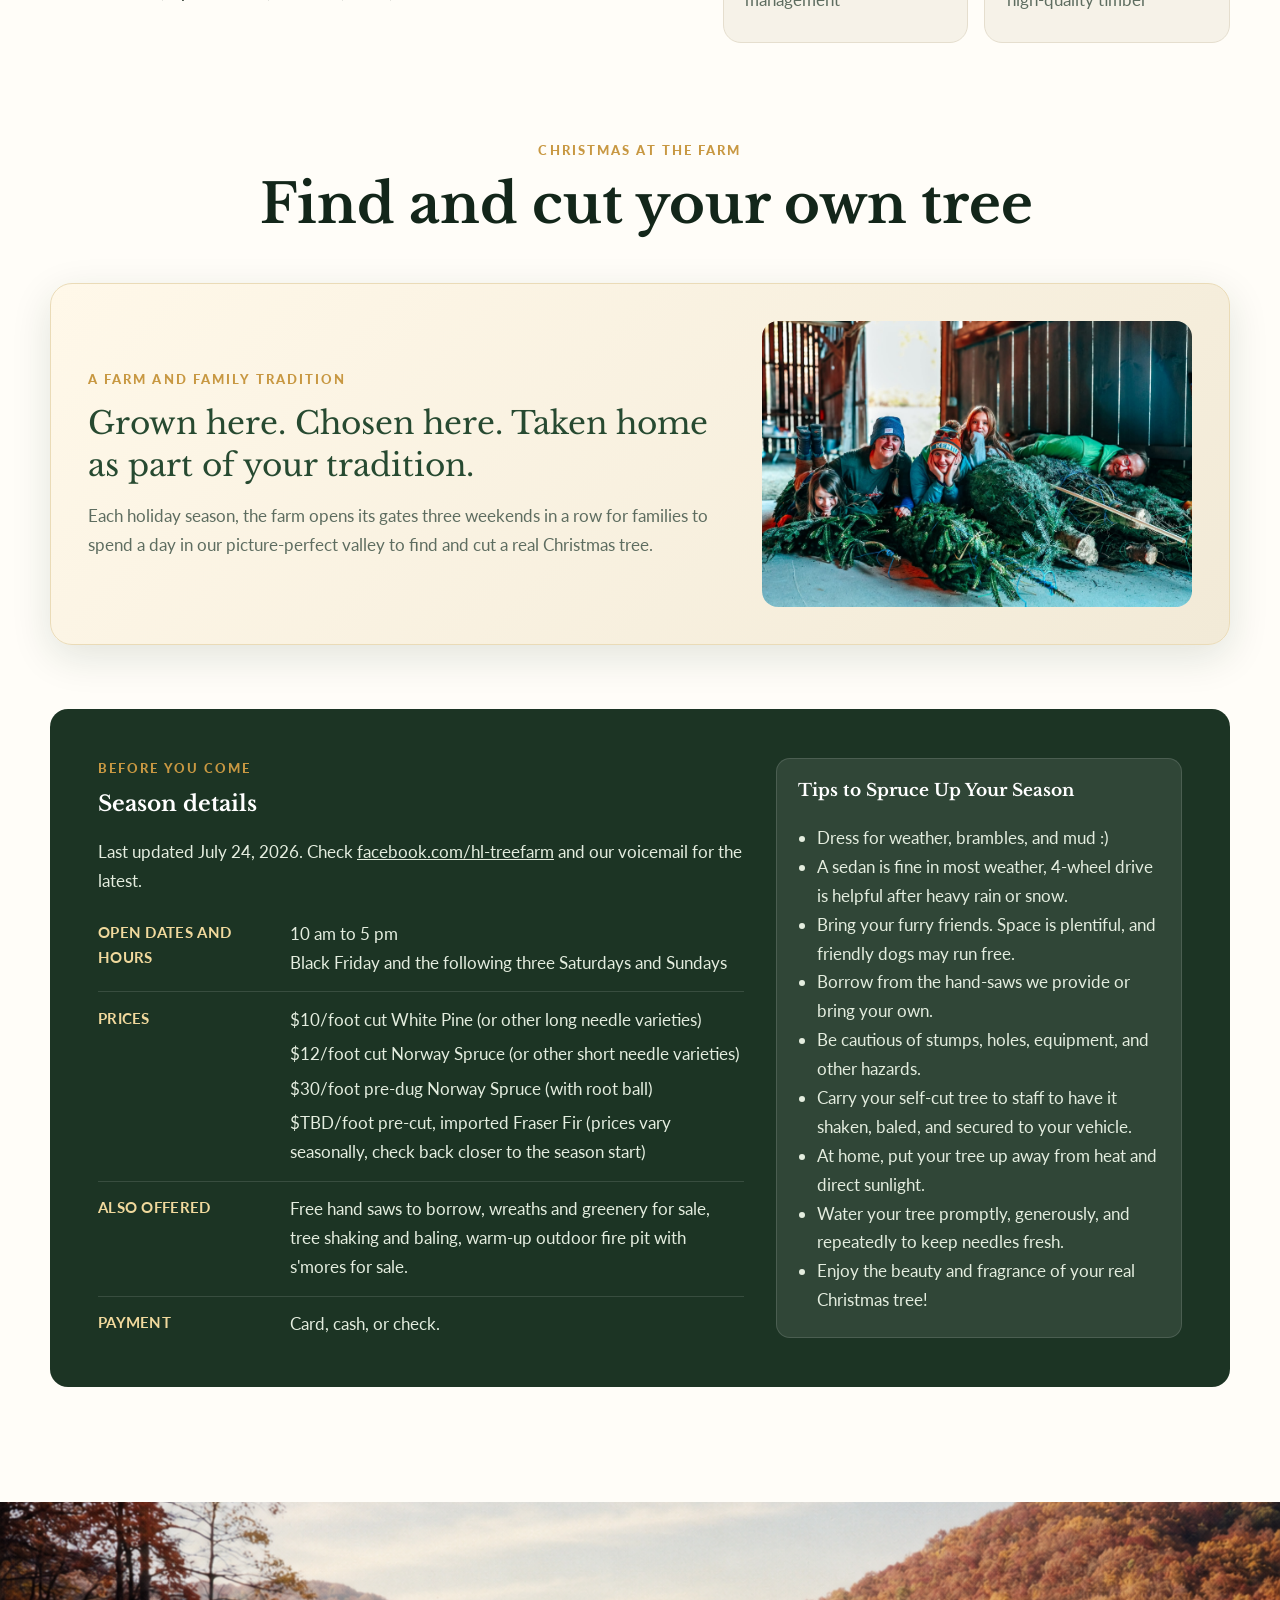
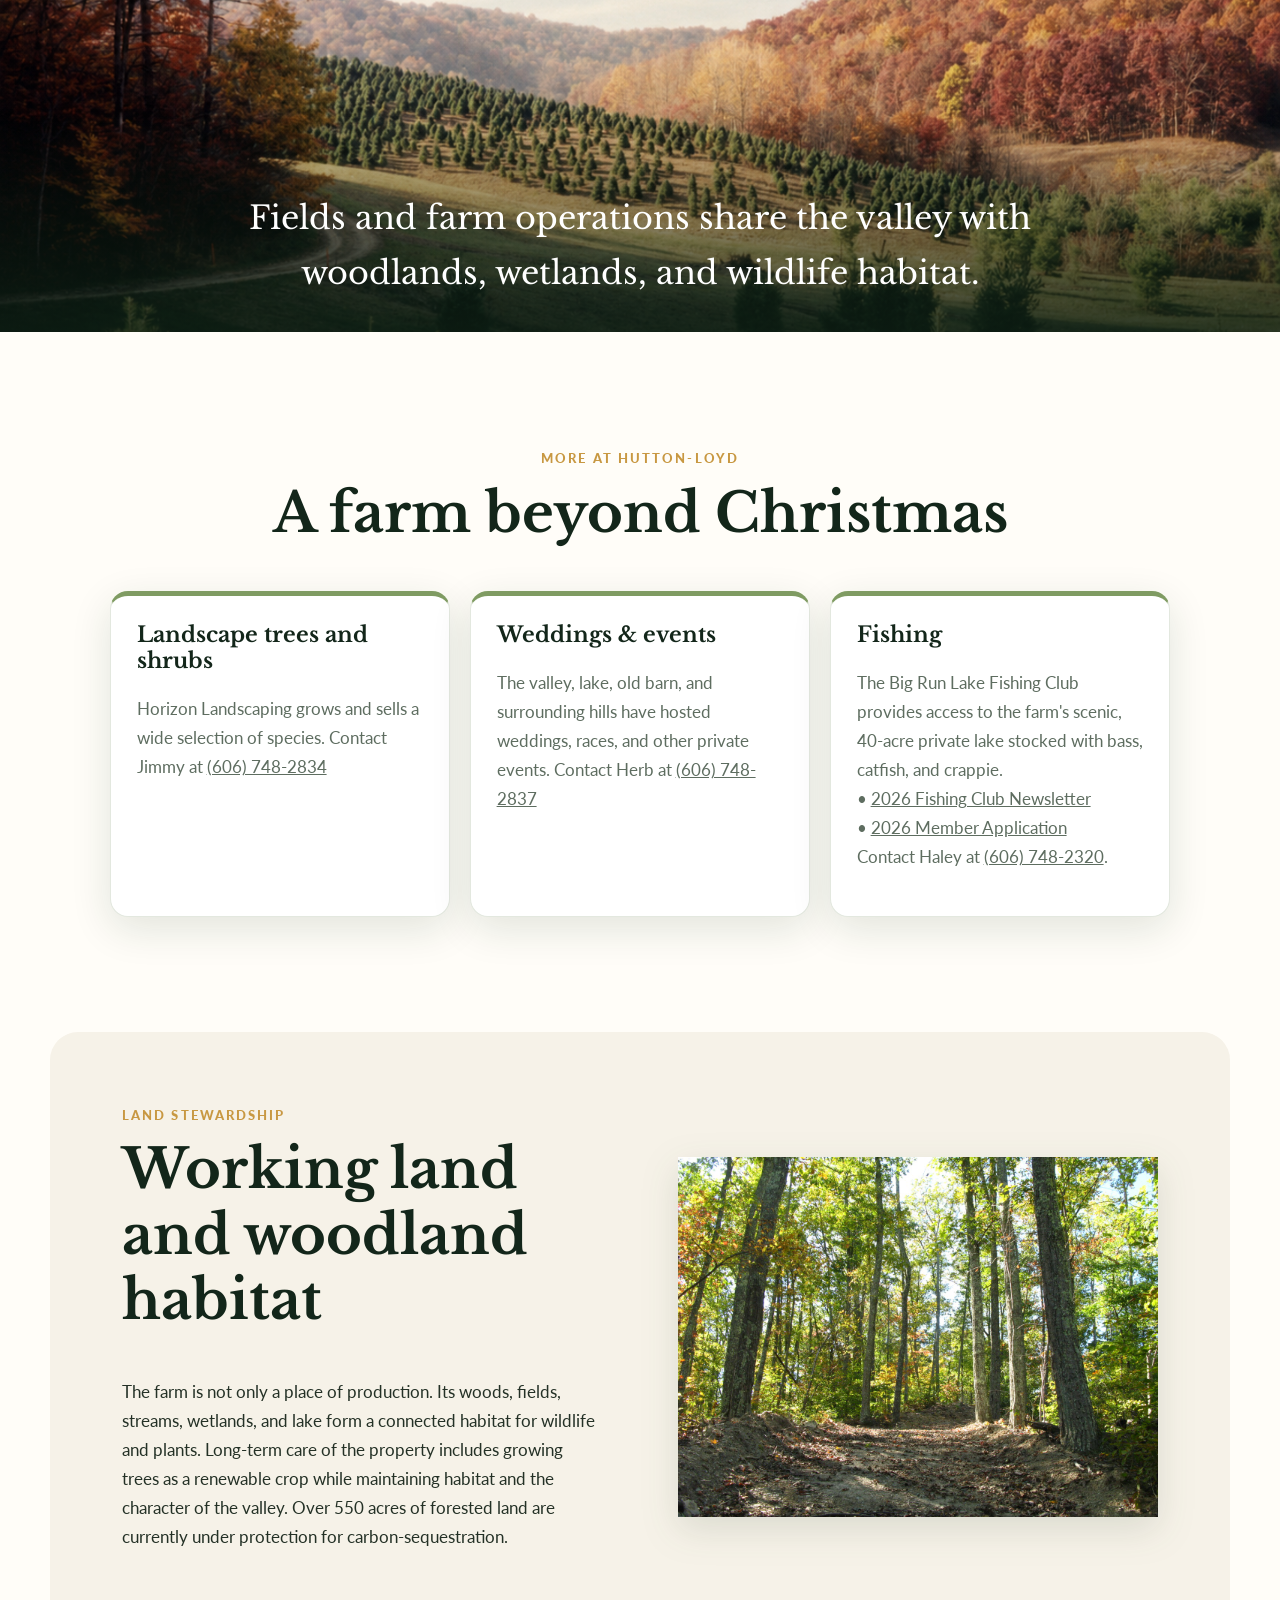
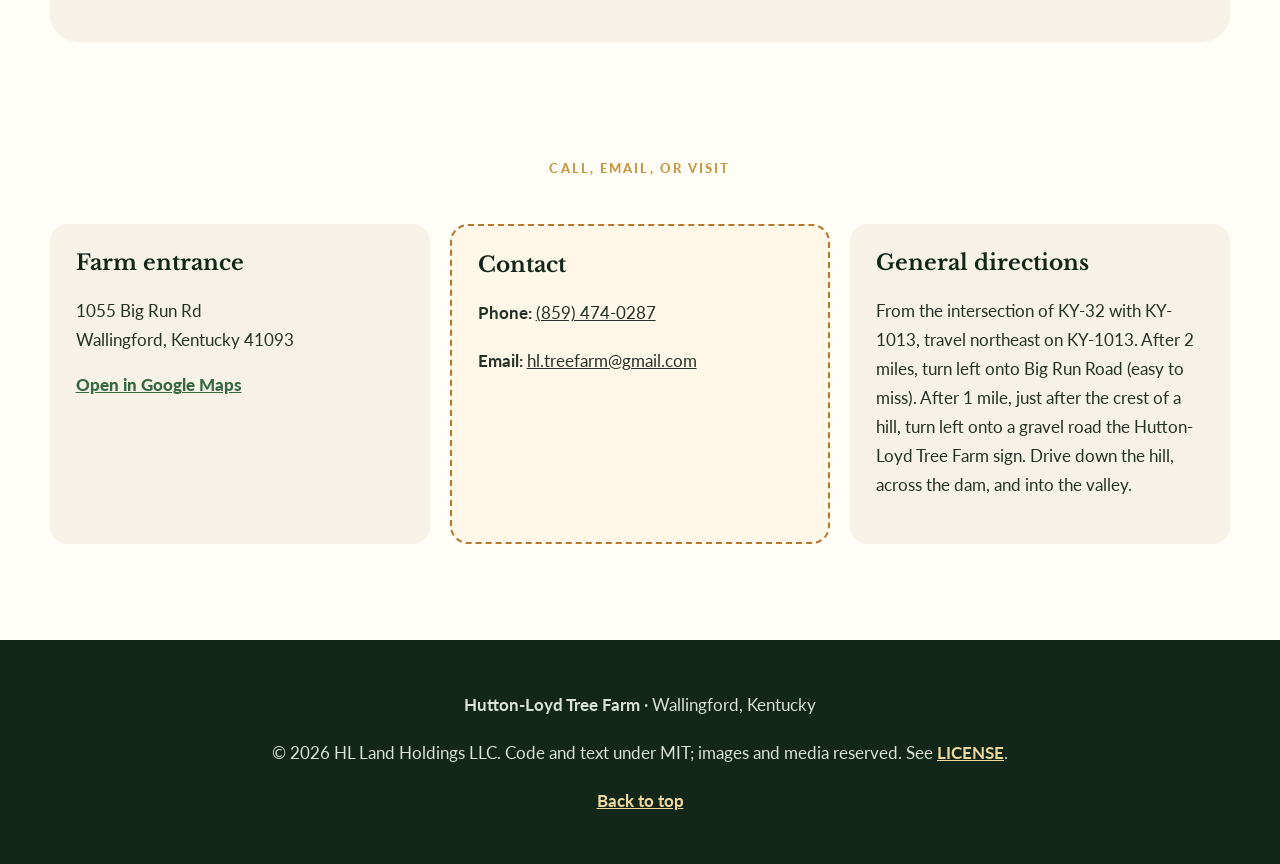
==== commit bd082e0a: "wording" ====
--- a/index.html
+++ b/index.html
@@ -135,7 +135,7 @@
         <article class="plain-card">
           <h3>Fishing</h3>
           <p>
-            A fishing club provides access to the farm's scenic, 40-acre private lake stocked with bass, catfish, and crappie.
+            The Big Run Lake Fishing Club provides access to the farm's scenic, 40-acre private lake stocked with bass, catfish, and crappie.
             <br>
             • <a href="documents/fishing-club-newsletter-2026.pdf" target="_blank" rel="noopener">2026 Fishing Club Newsletter</a>
             <br>
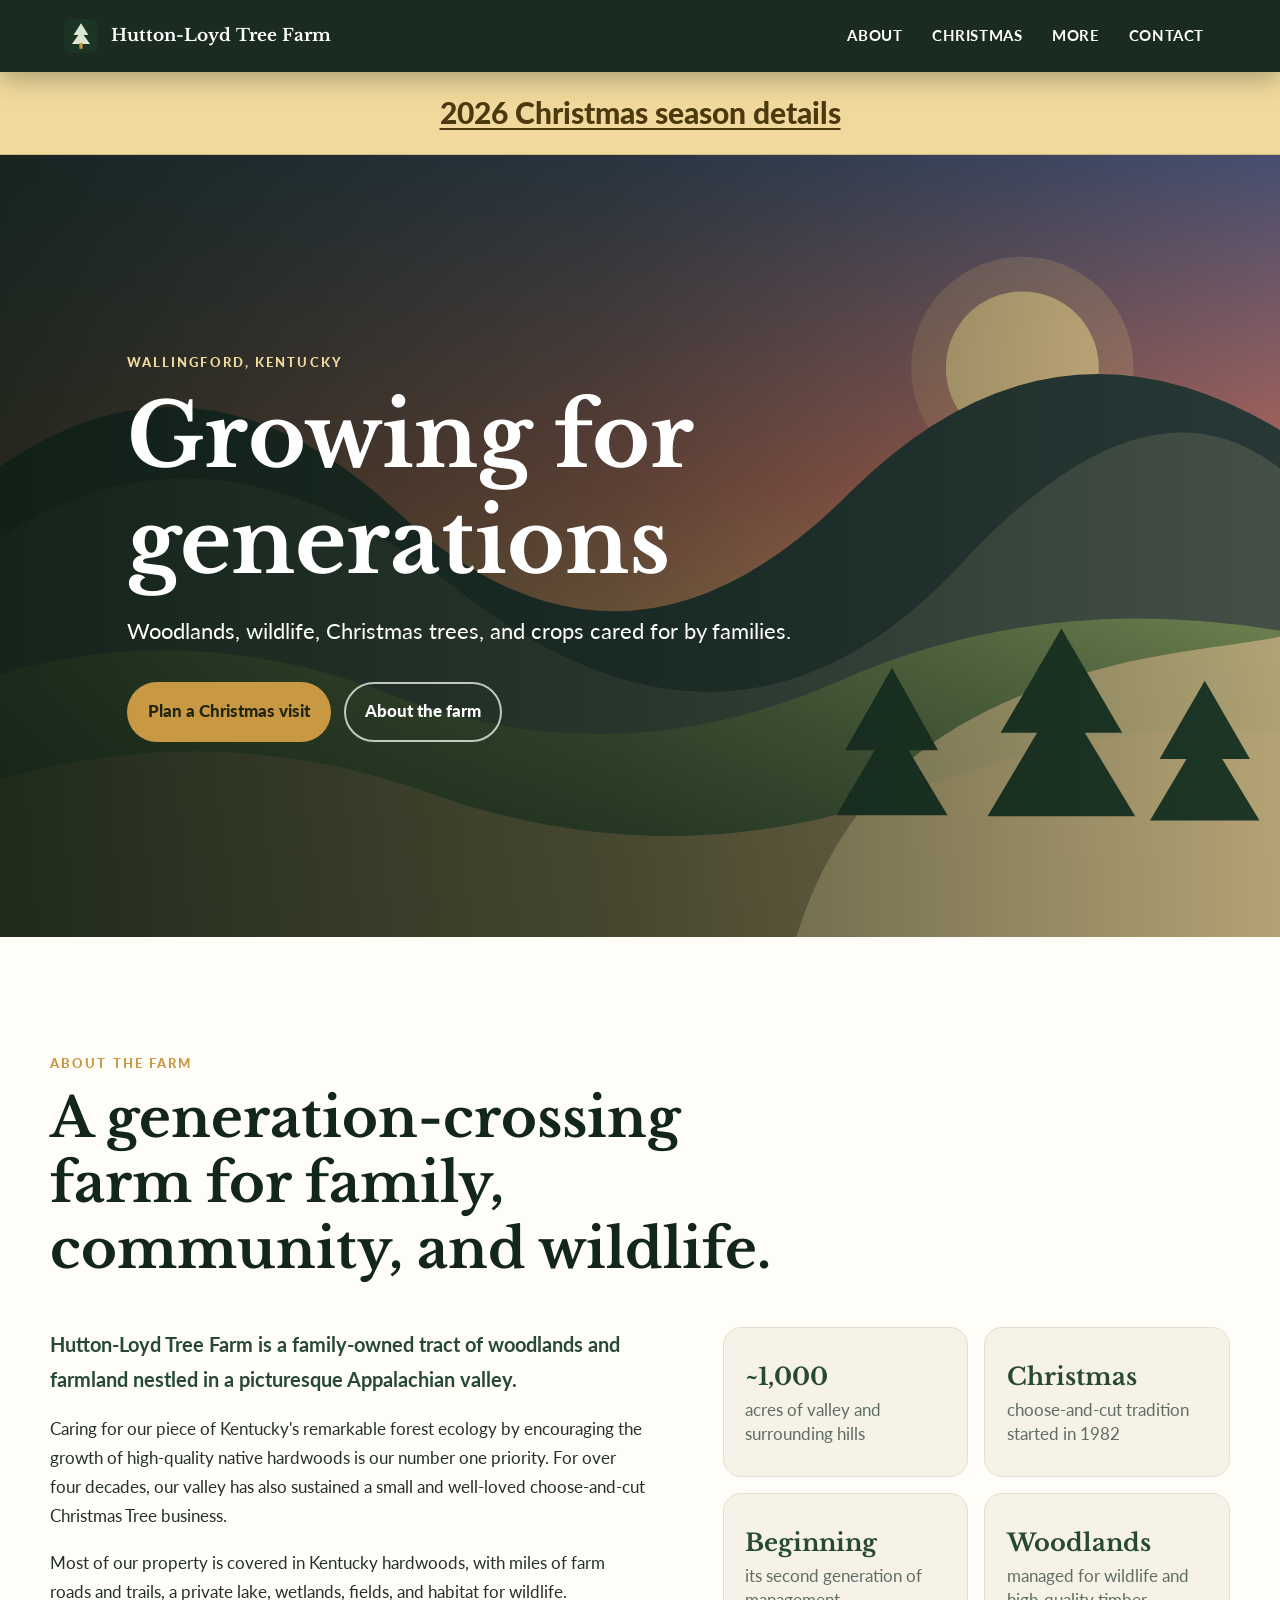
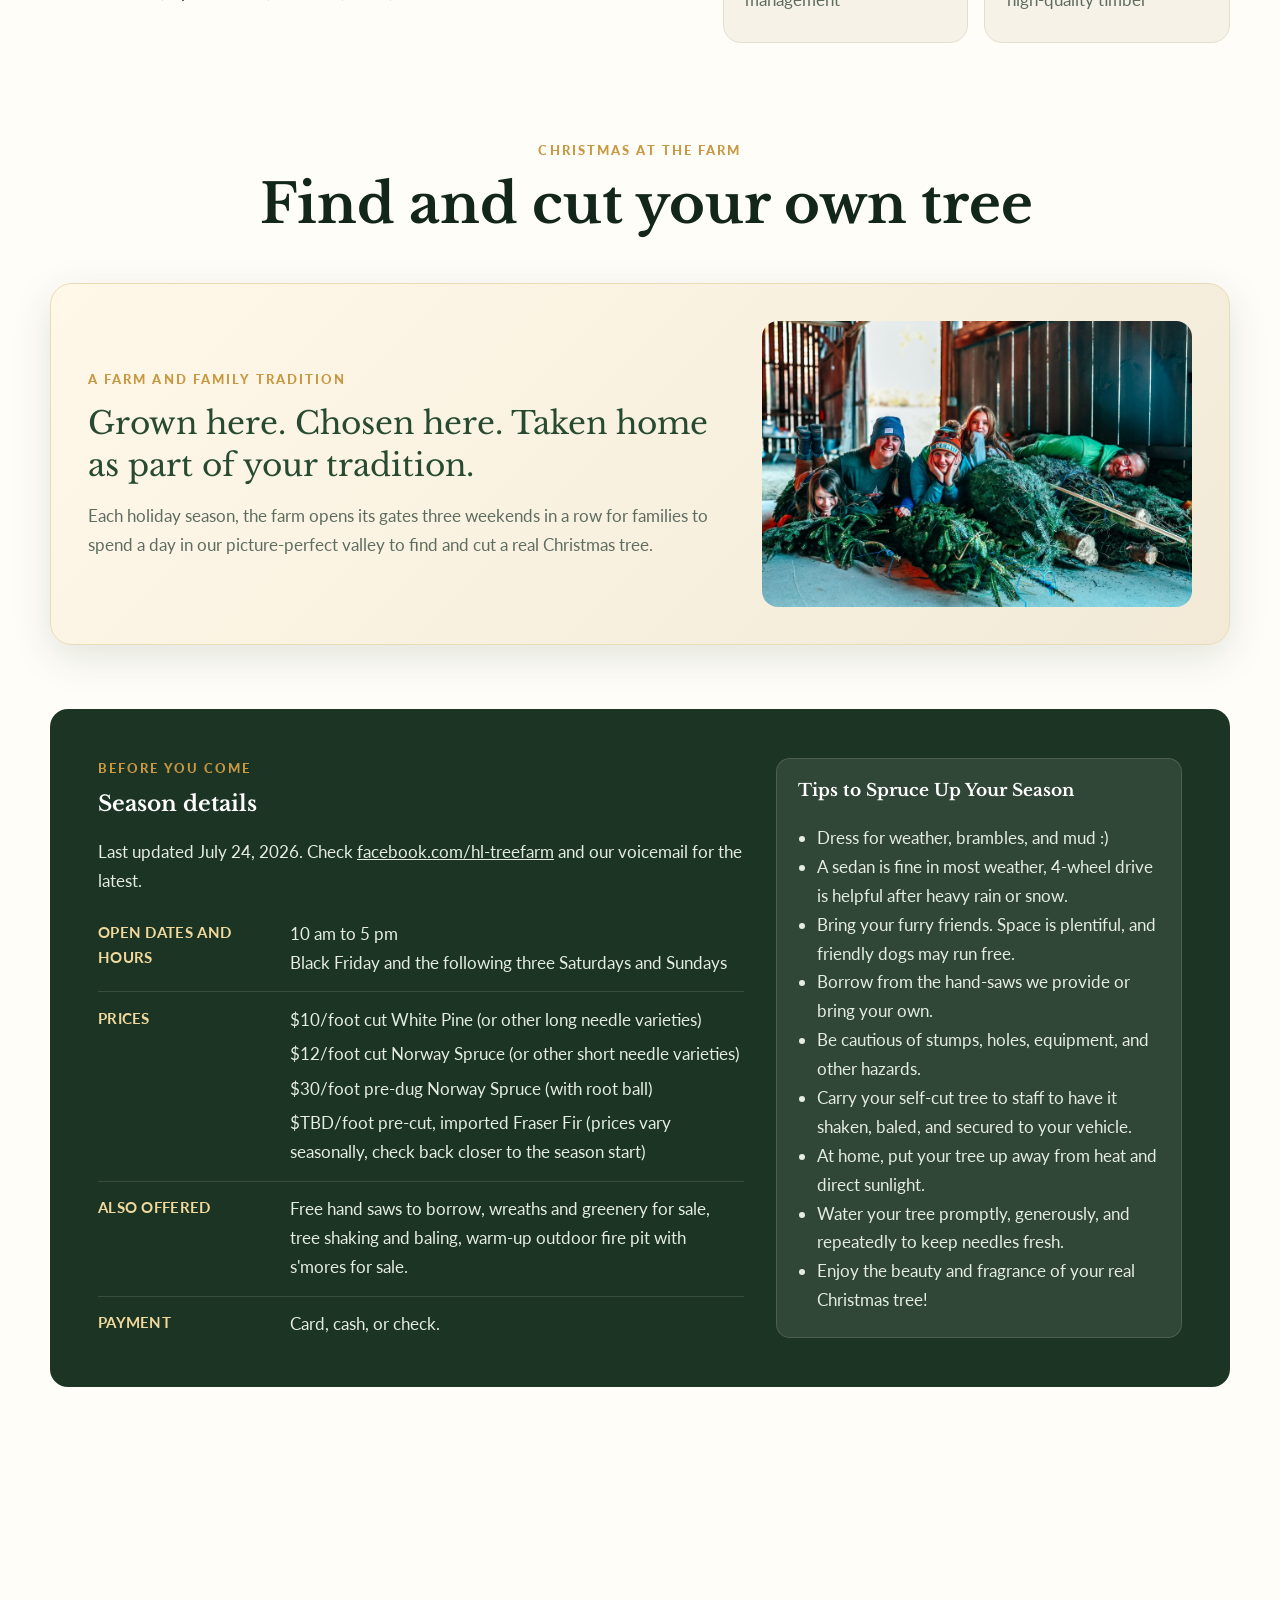
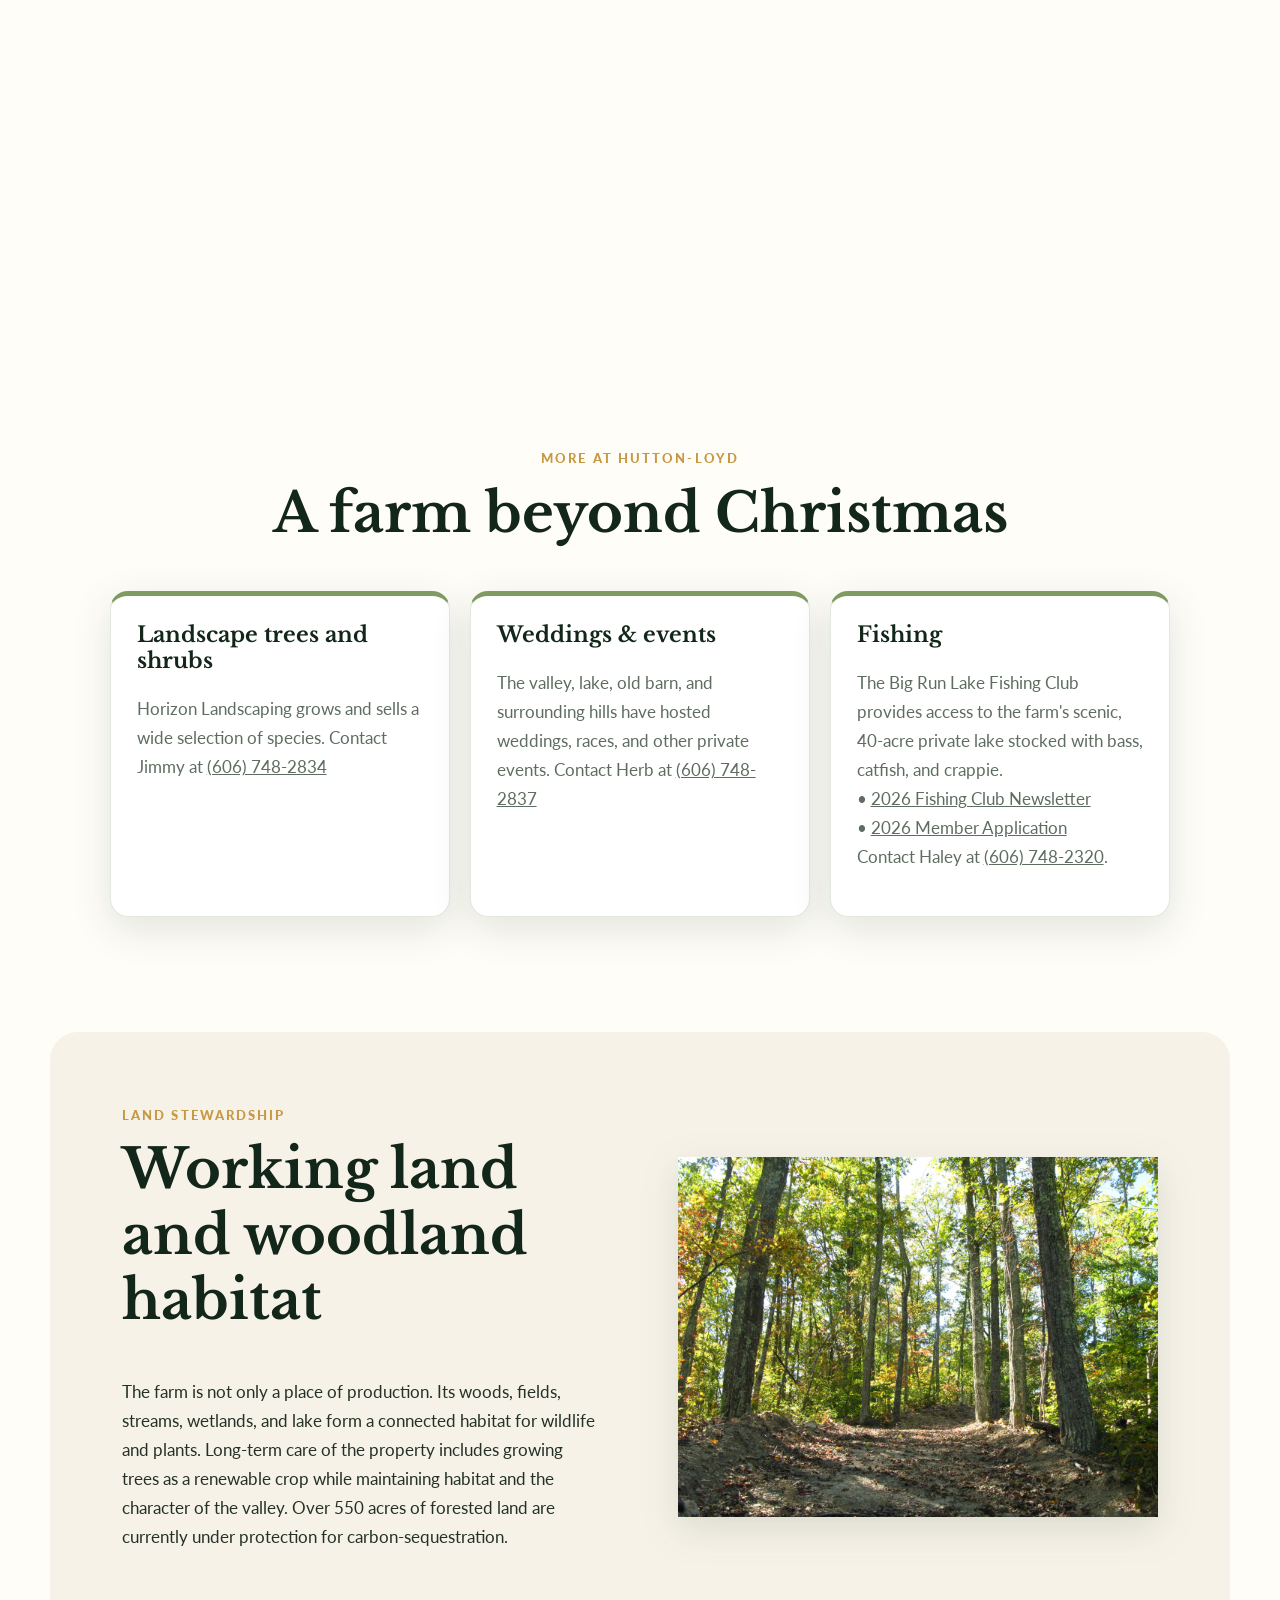
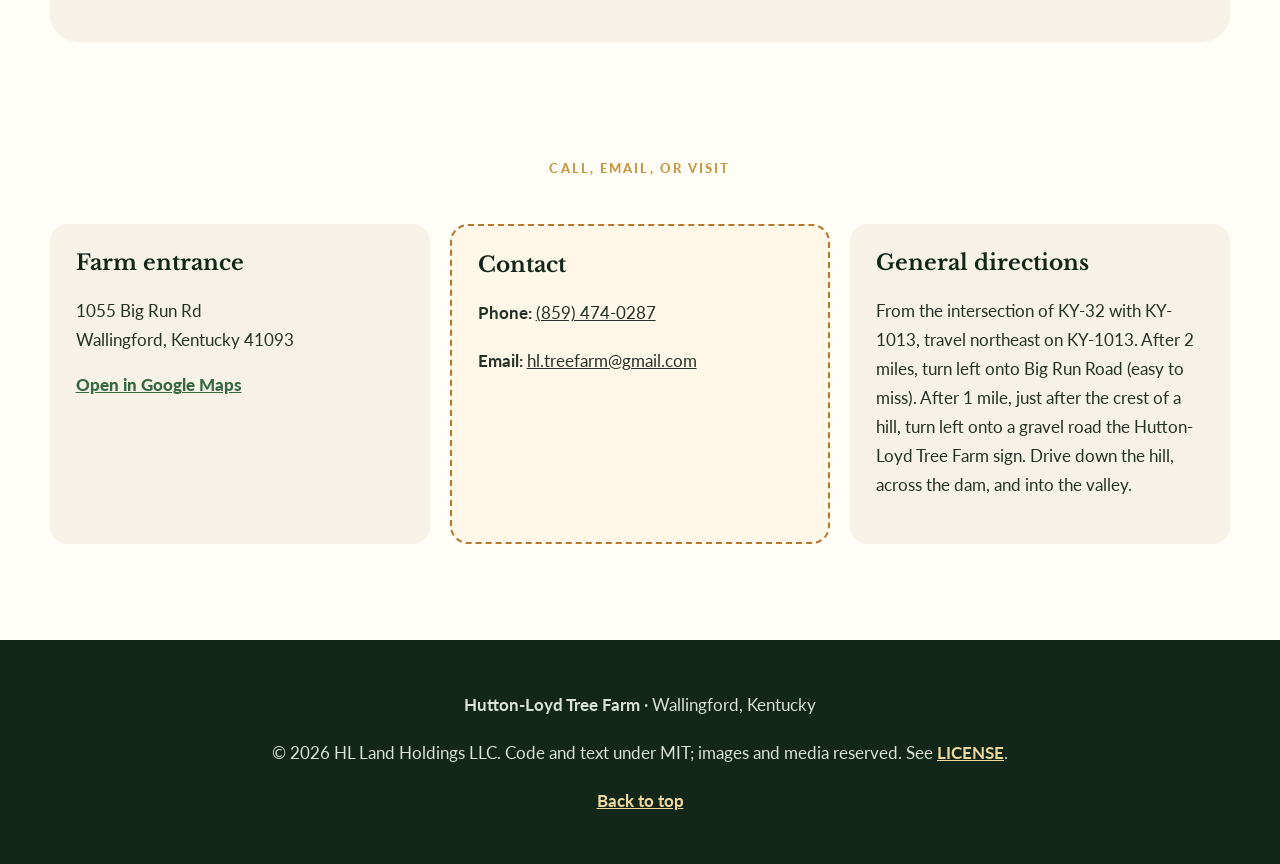
==== commit ed629c63: "new midway banner image" ====
--- a/index.html
+++ b/index.html
@@ -114,8 +114,8 @@
       </div>
     </section>
 
-    <section class="image-break image-break-lake" aria-label="Autumn view across the farm">
-      <div><span>Fields and farm operations share the valley with woodlands, wetlands, and wildlife habitat.</span></div>
+    <section class="image-break image-break-lake" aria-label="Sunset in Whippoorwill Valley.">
+<!--      <div><span>Fields and farm operations share the valley with woodlands, wetlands, and wildlife habitat.</span></div>-->
     </section>
 
     <section class="section" id="other">
--- a/style.css
+++ b/style.css
@@ -218,10 +218,9 @@
 }
 .image-break > div { width: 100%; padding: 5rem 1.5rem 2rem; text-align: center; background: linear-gradient(transparent, rgba(13, 30, 19, .85)); }
 .image-break span { display: inline-block; max-width: 800px; color: var(--white); font-family: "Libre Baskerville", serif; font-size: clamp(1.25rem, 3vw, 2rem); }
-.image-break-trees { background-image: url("images/christmas-field.svg"); }
 .image-break-lake {
-  background-image: url("images/autumn%20farm.png");
-  background-position: center 25%; /* lower % = show more of the top */
+  background-image: url("images/midway-banner-options/sunset-in-valley-2024.jpeg");
+  background-position: center 75%; /* lower % = show more of the top */
 }
 
 
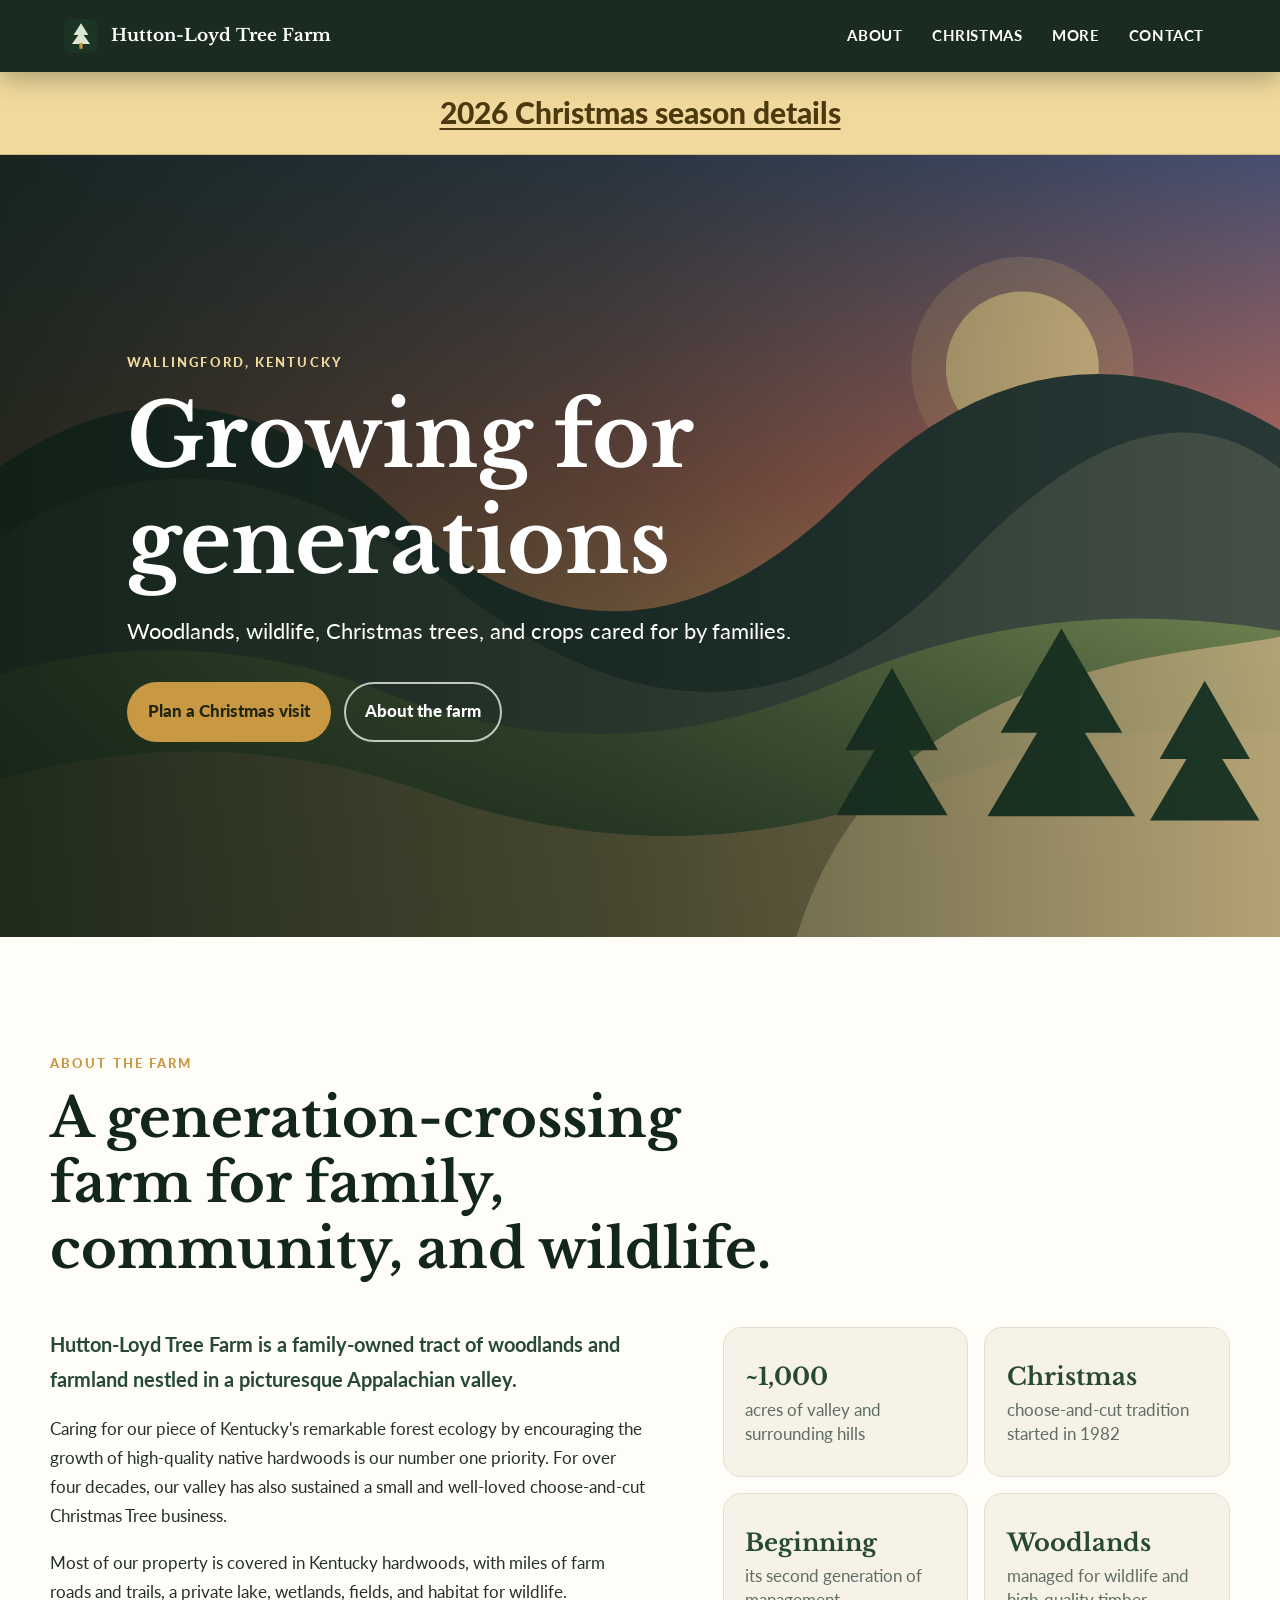
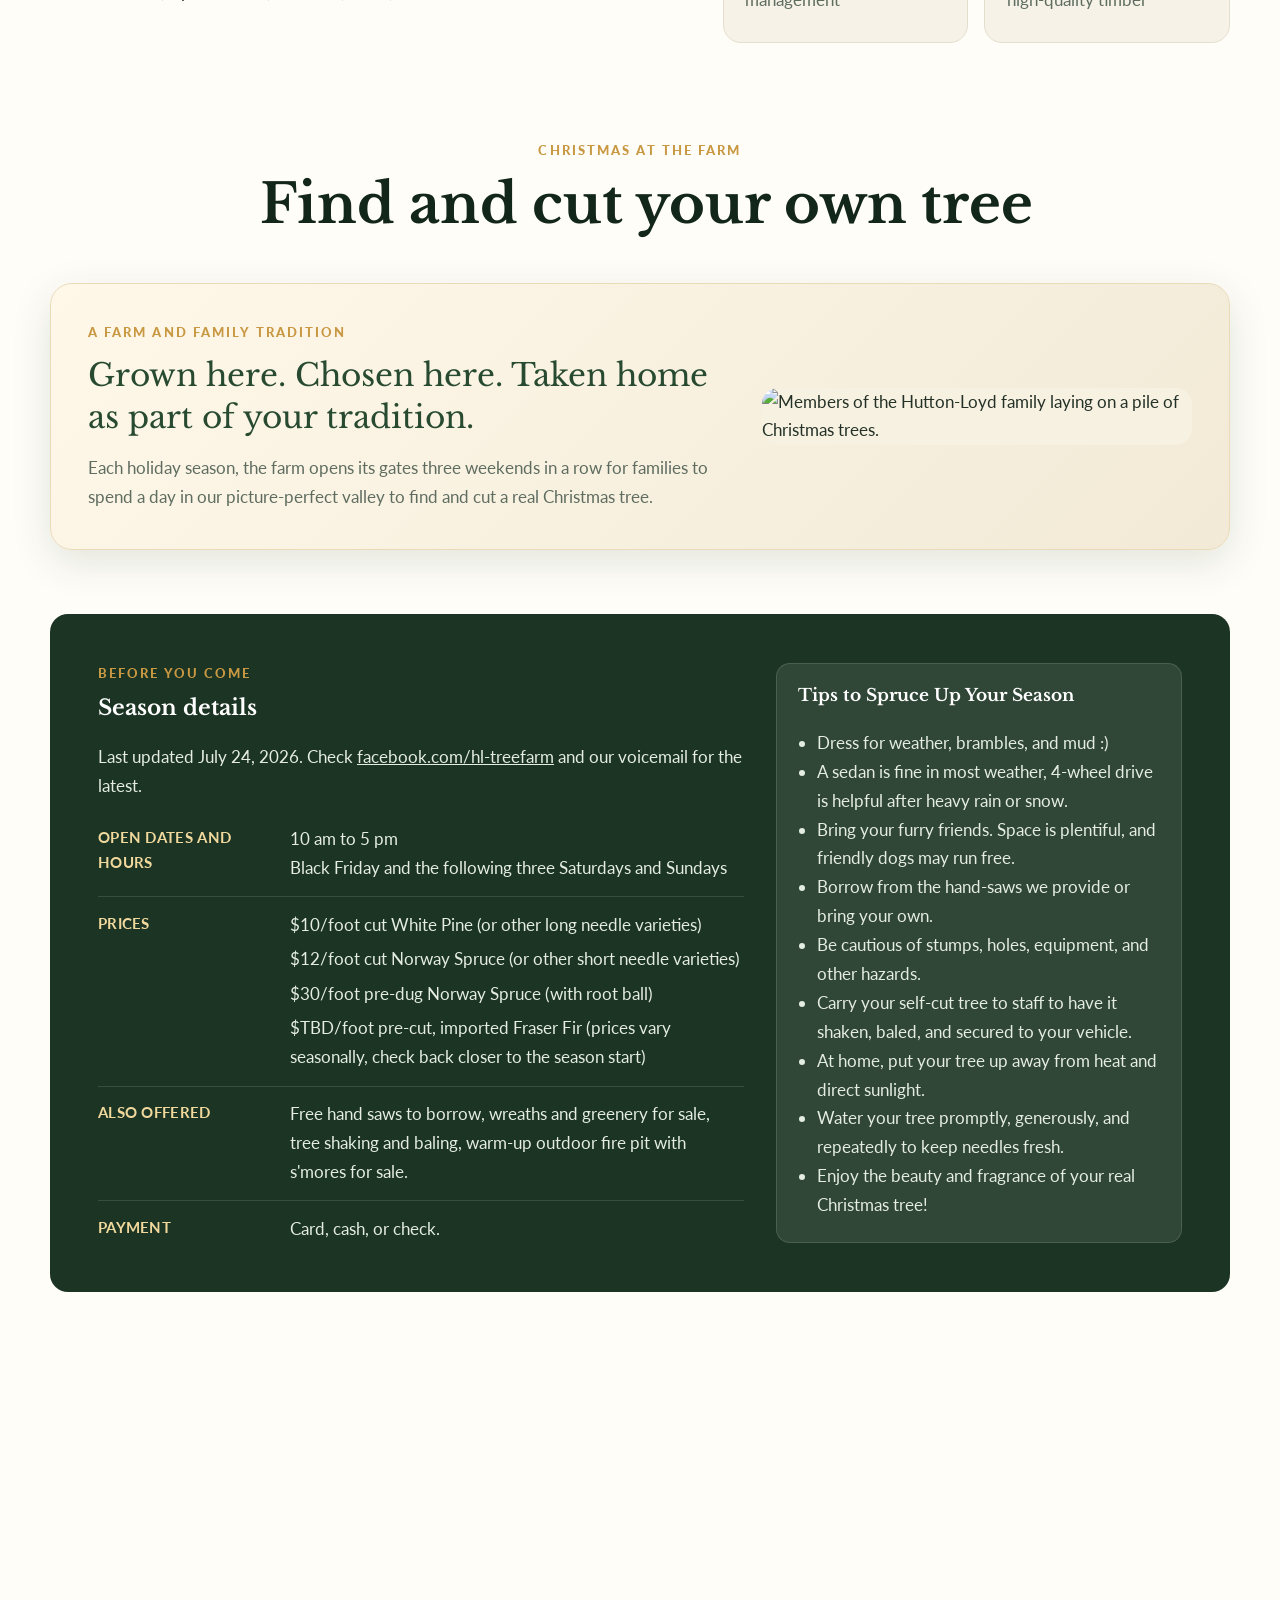
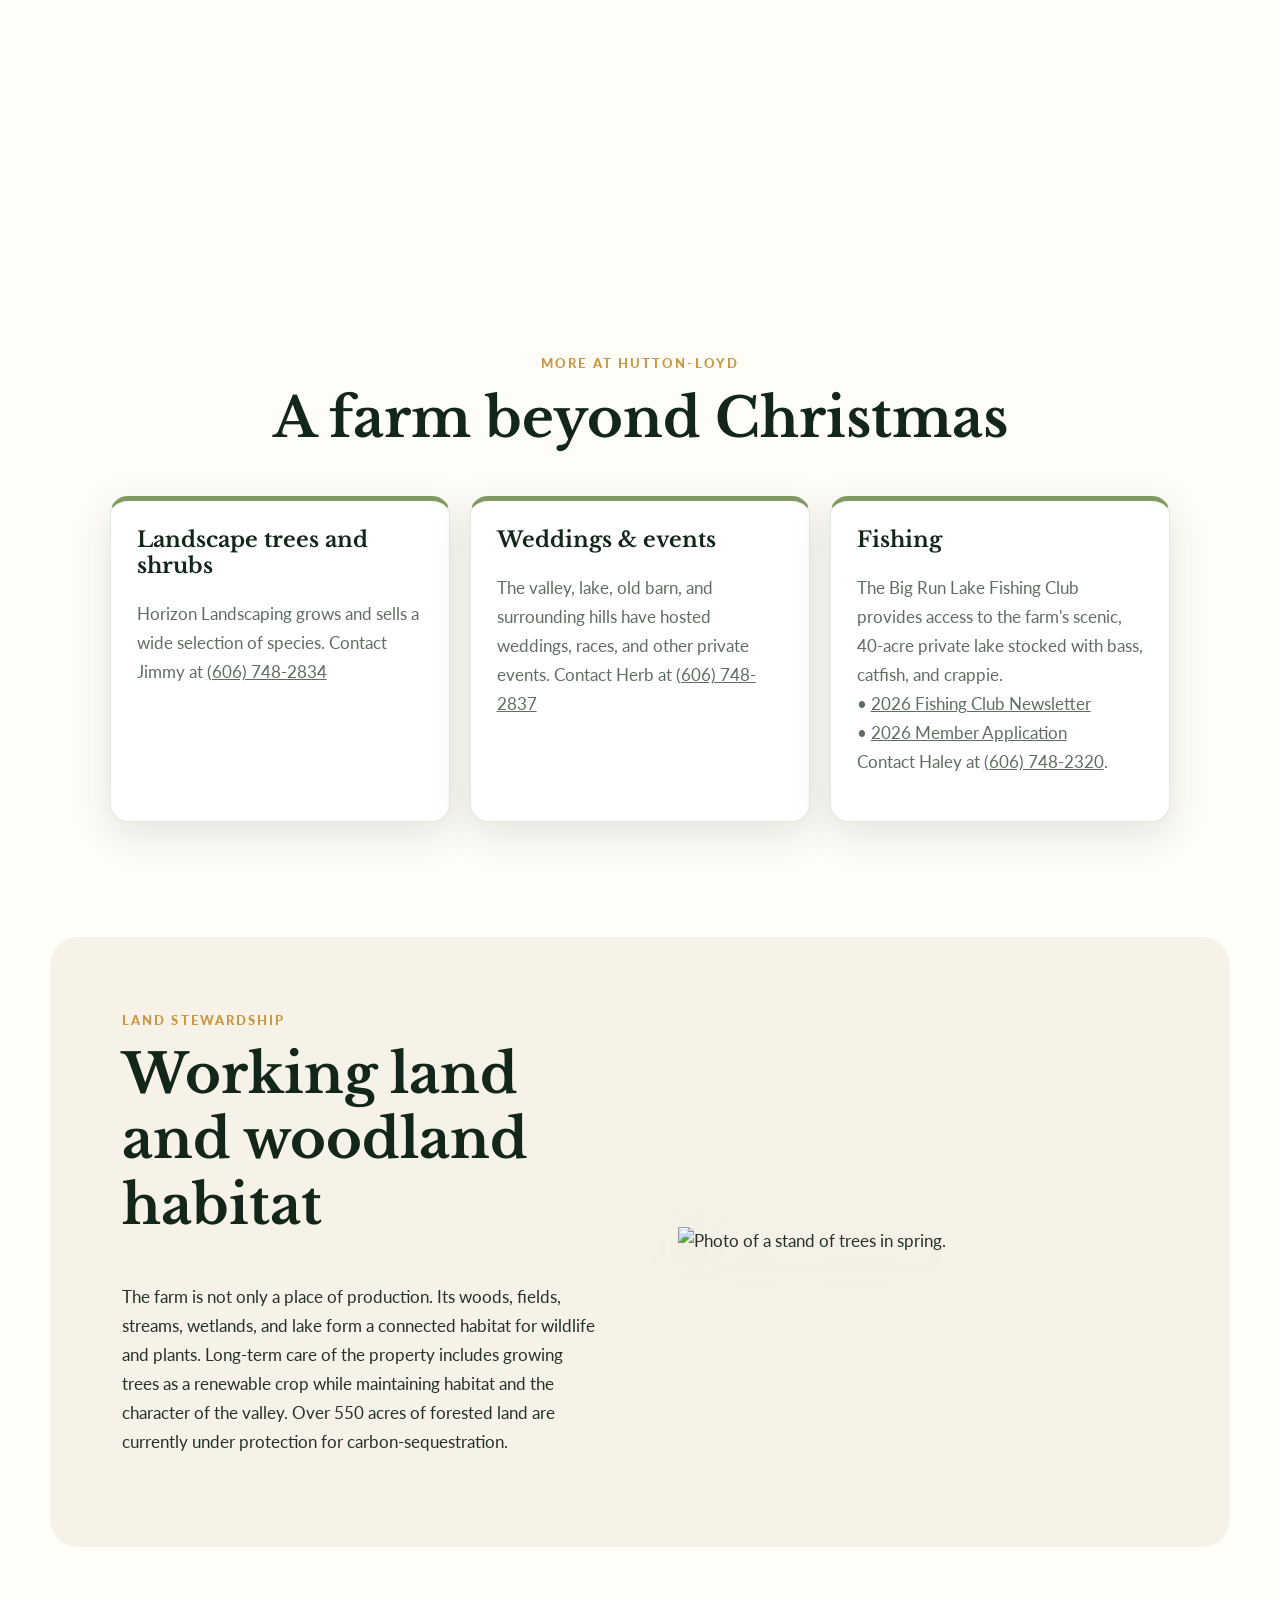
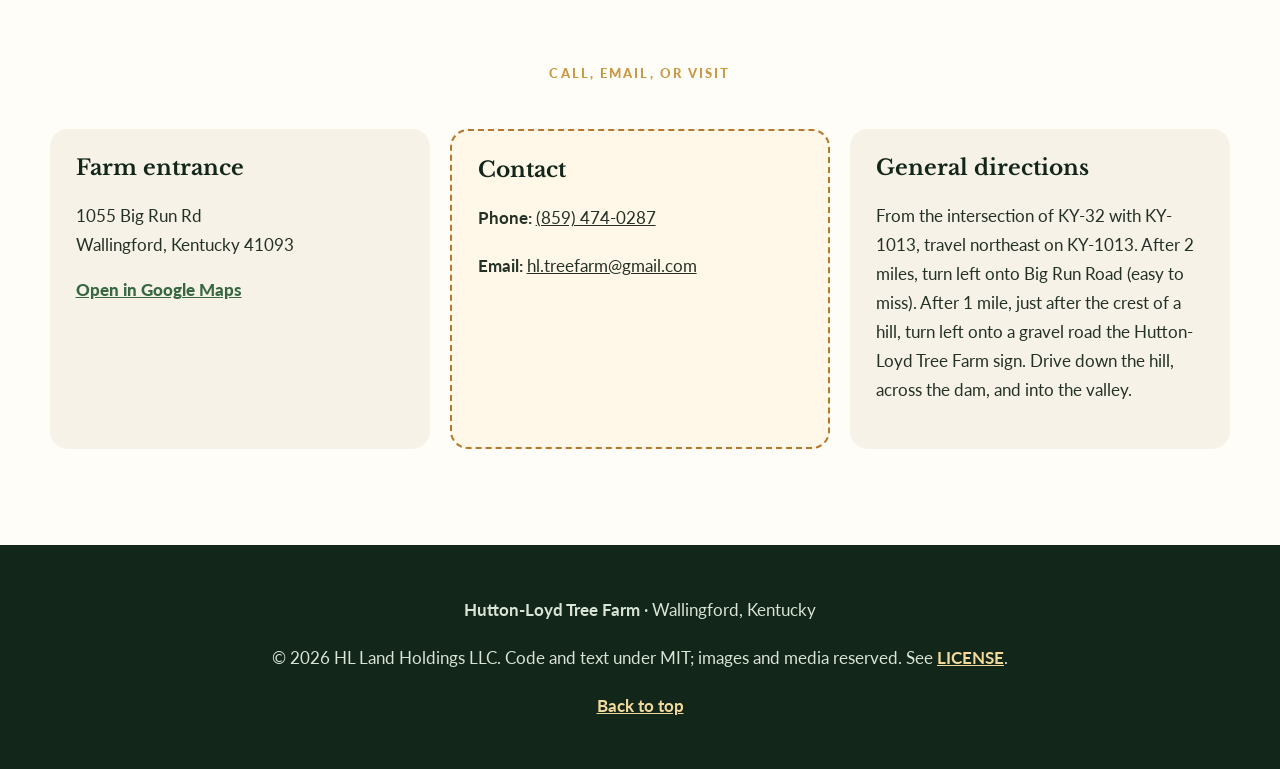
==== commit 36bb2a5e: "reduced image filesizes" ====
--- a/index.html
+++ b/index.html
@@ -87,7 +87,7 @@
           <blockquote>Grown here. Chosen here. Taken home as part of your tradition.</blockquote>
           <p>Each holiday season, the farm opens its gates three weekends in a row for families to spend a day in our picture-perfect valley to find and cut a real Christmas tree.</p>
         </div>
-        <img src="images/family on tree pile.jpg" alt="Members of the Hutton-Loyd family laying on a pile of Christmas trees.">
+        <img src="images/family-on-tree-pile-1024px.jpg" alt="Members of the Hutton-Loyd family laying on a pile of Christmas trees.">
       </div>
 
       <div class="visit-panel" id="visit">
@@ -153,7 +153,7 @@
         <h2>Working land and woodland habitat</h2>
         <p>The farm is not only a place of production. Its woods, fields, streams, wetlands, and lake form a connected habitat for wildlife and plants. Long-term care of the property includes growing trees as a renewable crop while maintaining habitat and the character of the valley. Over 550 acres of forested land are currently under protection for carbon-sequestration.</p>
       </div>
-      <img src="images/forest.jpeg" alt="Photo of a stand of trees in spring.">
+      <img src="images/forest-600px.jpeg" alt="Photo of a stand of trees in spring.">
     </section>
 
     <section class="section contact" id="contact">
--- a/style.css
+++ b/style.css
@@ -219,7 +219,7 @@
 .image-break > div { width: 100%; padding: 5rem 1.5rem 2rem; text-align: center; background: linear-gradient(transparent, rgba(13, 30, 19, .85)); }
 .image-break span { display: inline-block; max-width: 800px; color: var(--white); font-family: "Libre Baskerville", serif; font-size: clamp(1.25rem, 3vw, 2rem); }
 .image-break-lake {
-  background-image: url("images/midway-banner-options/sunset-in-valley-2024.jpeg");
+  background-image: url("images/midway-banner-options/sunset-in-valley-2024-2600px.jpeg");
   background-position: center 75%; /* lower % = show more of the top */
 }
 
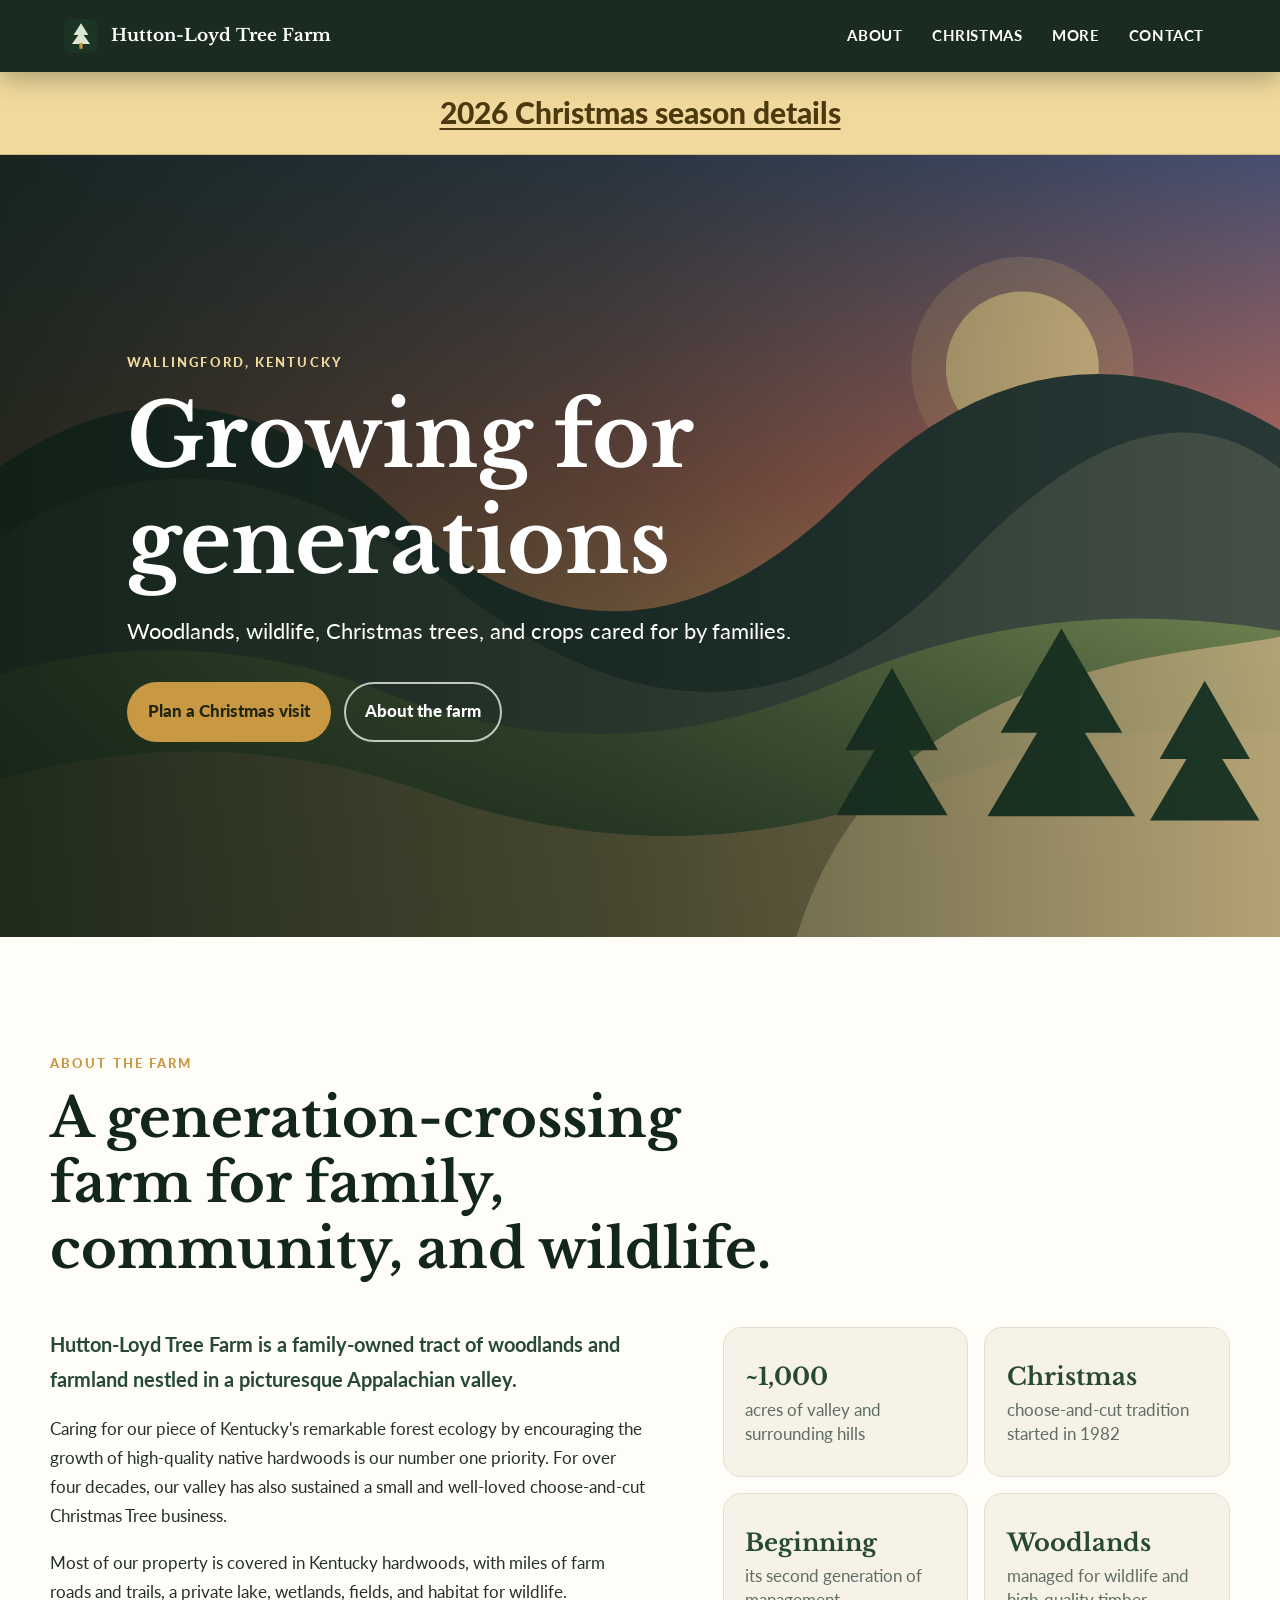
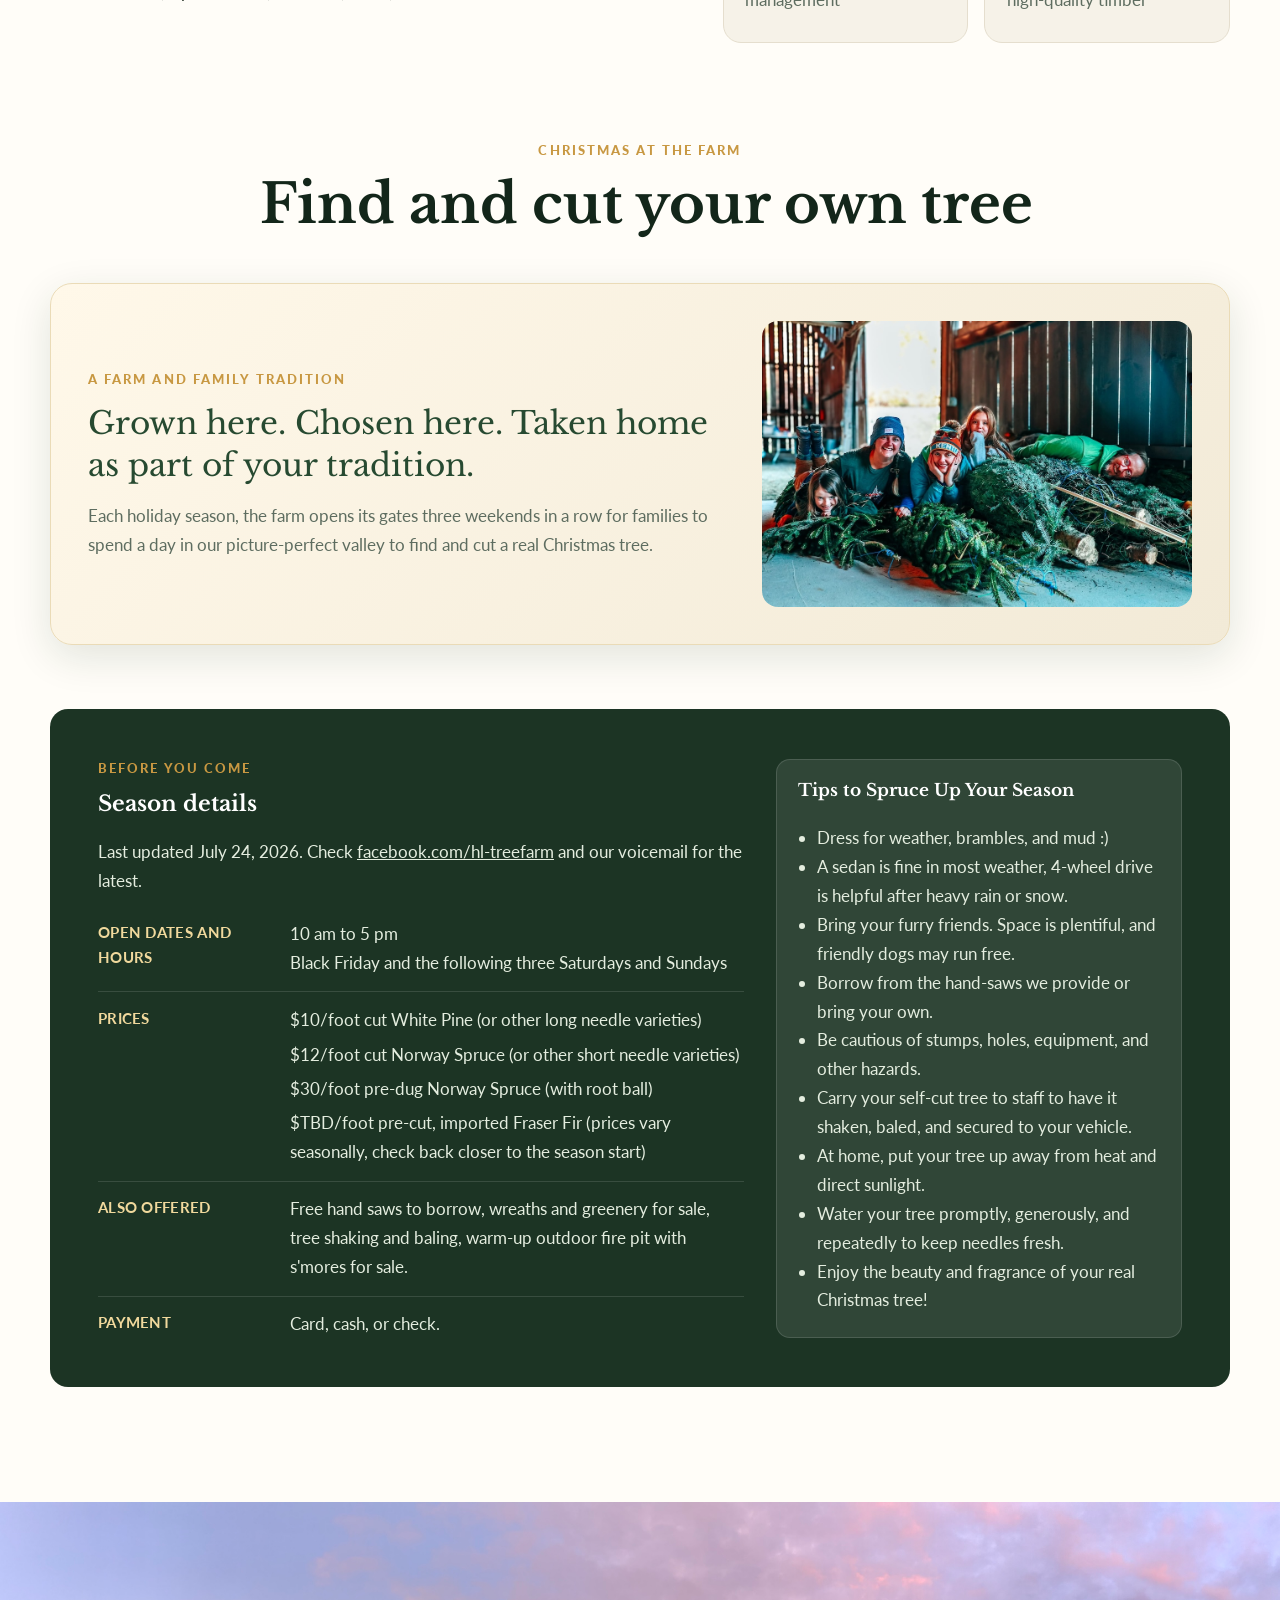
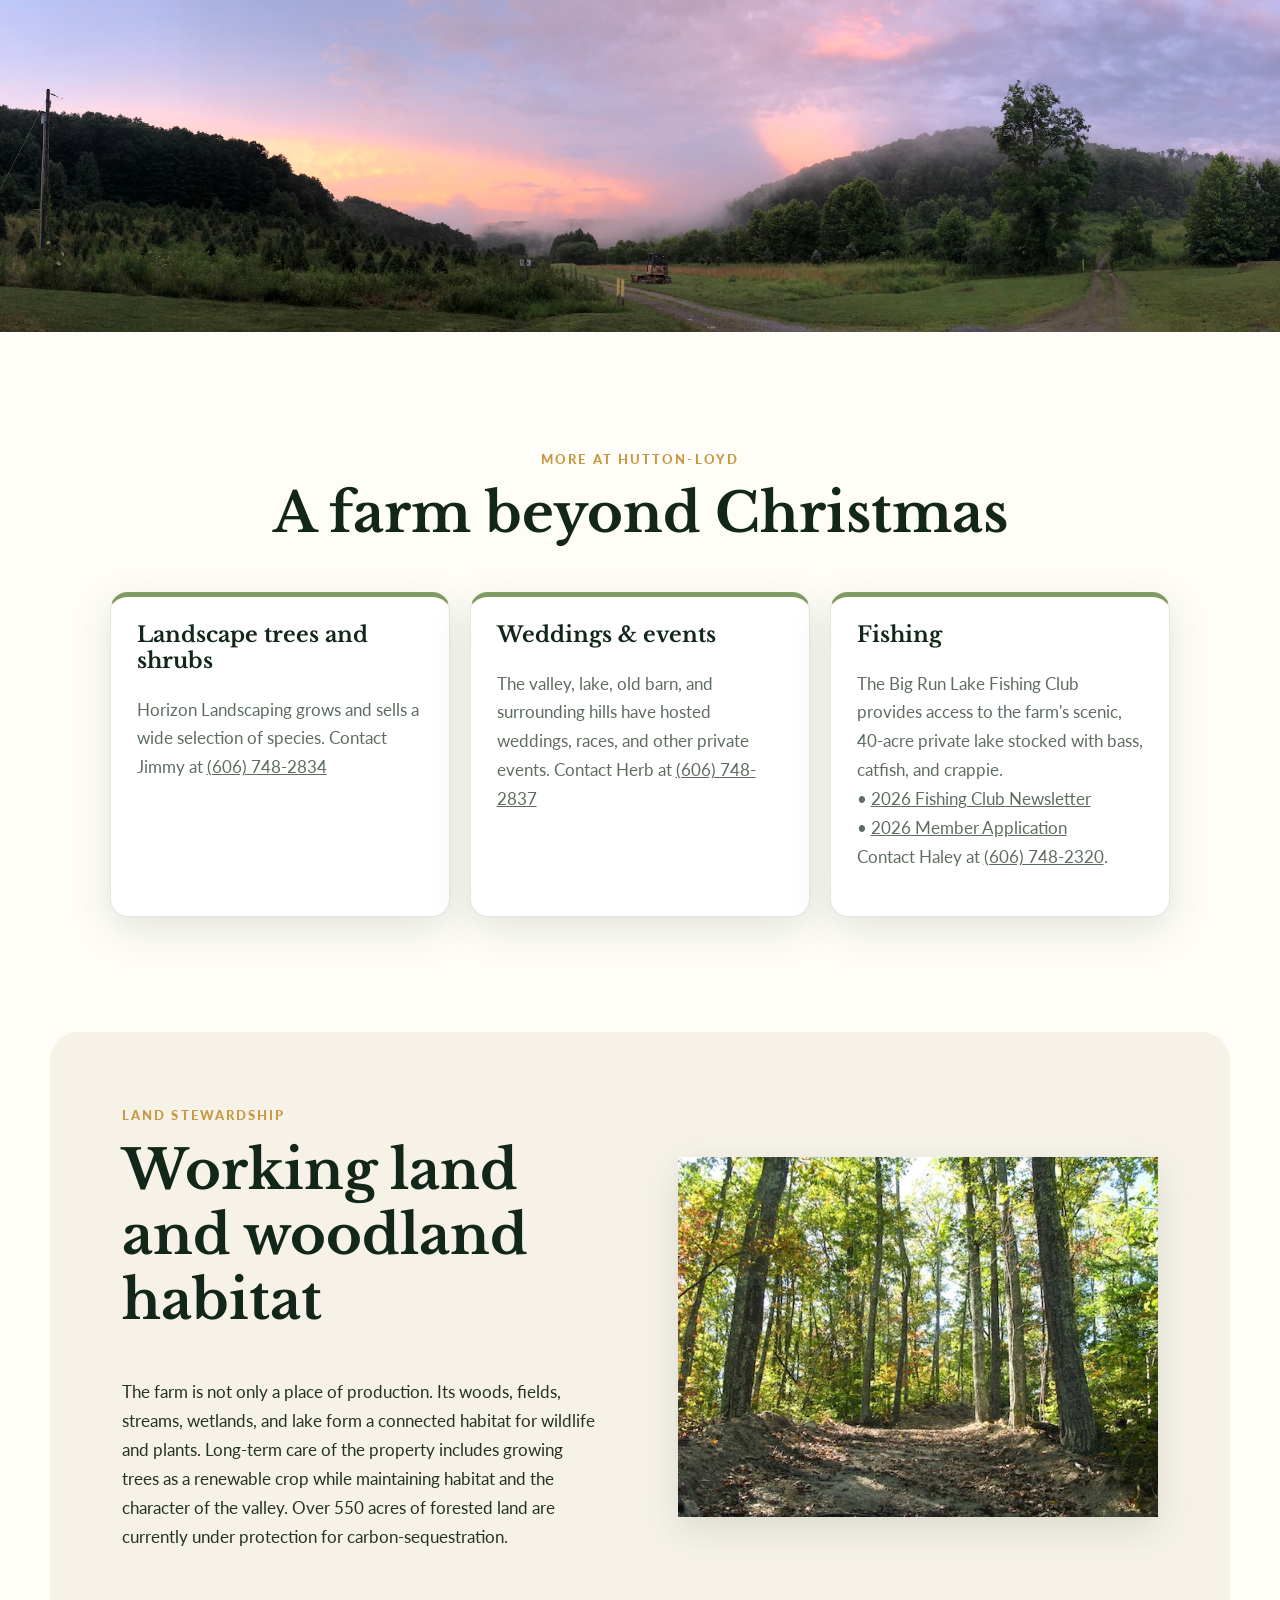
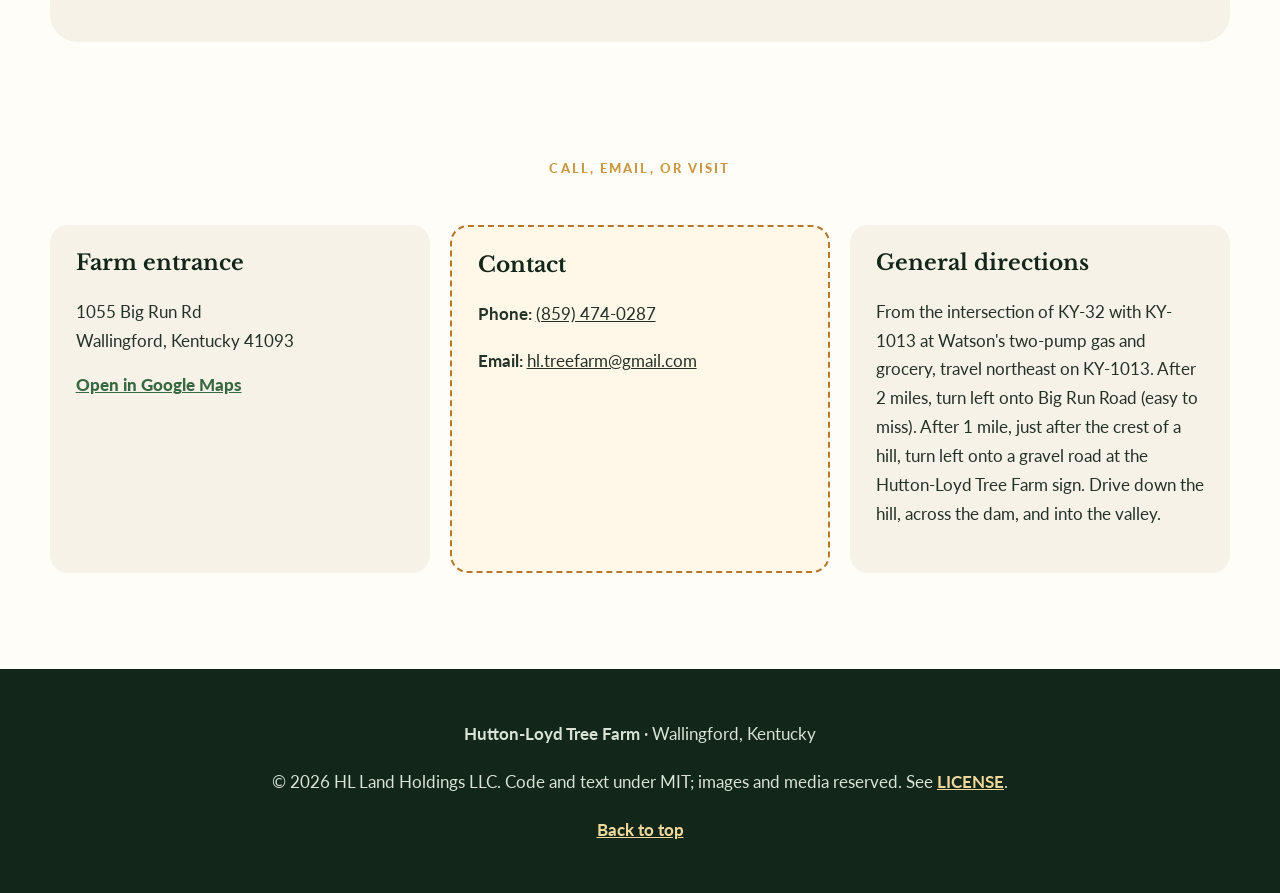
==== commit 7706584f: "directions tweak" ====
--- a/index.html
+++ b/index.html
@@ -173,7 +173,7 @@
         </div>
         <div class="contact-card">
           <h3>General directions</h3>
-          <p>From the intersection of KY-32 with KY-1013, travel northeast on KY-1013. After 2 miles, turn left onto Big Run Road (easy to miss). After 1 mile, just after the crest of a hill, turn left onto a gravel road the Hutton-Loyd Tree Farm sign. Drive down the hill, across the dam, and into the valley.</p>
+          <p>From the intersection of KY-32 with KY-1013 at Watson's two-pump gas and grocery, travel northeast on KY-1013. After 2 miles, turn left onto Big Run Road (easy to miss). After 1 mile, just after the crest of a hill, turn left onto a gravel road at the Hutton-Loyd Tree Farm sign. Drive down the hill, across the dam, and into the valley.</p>
         </div>
       </div>
     </section>
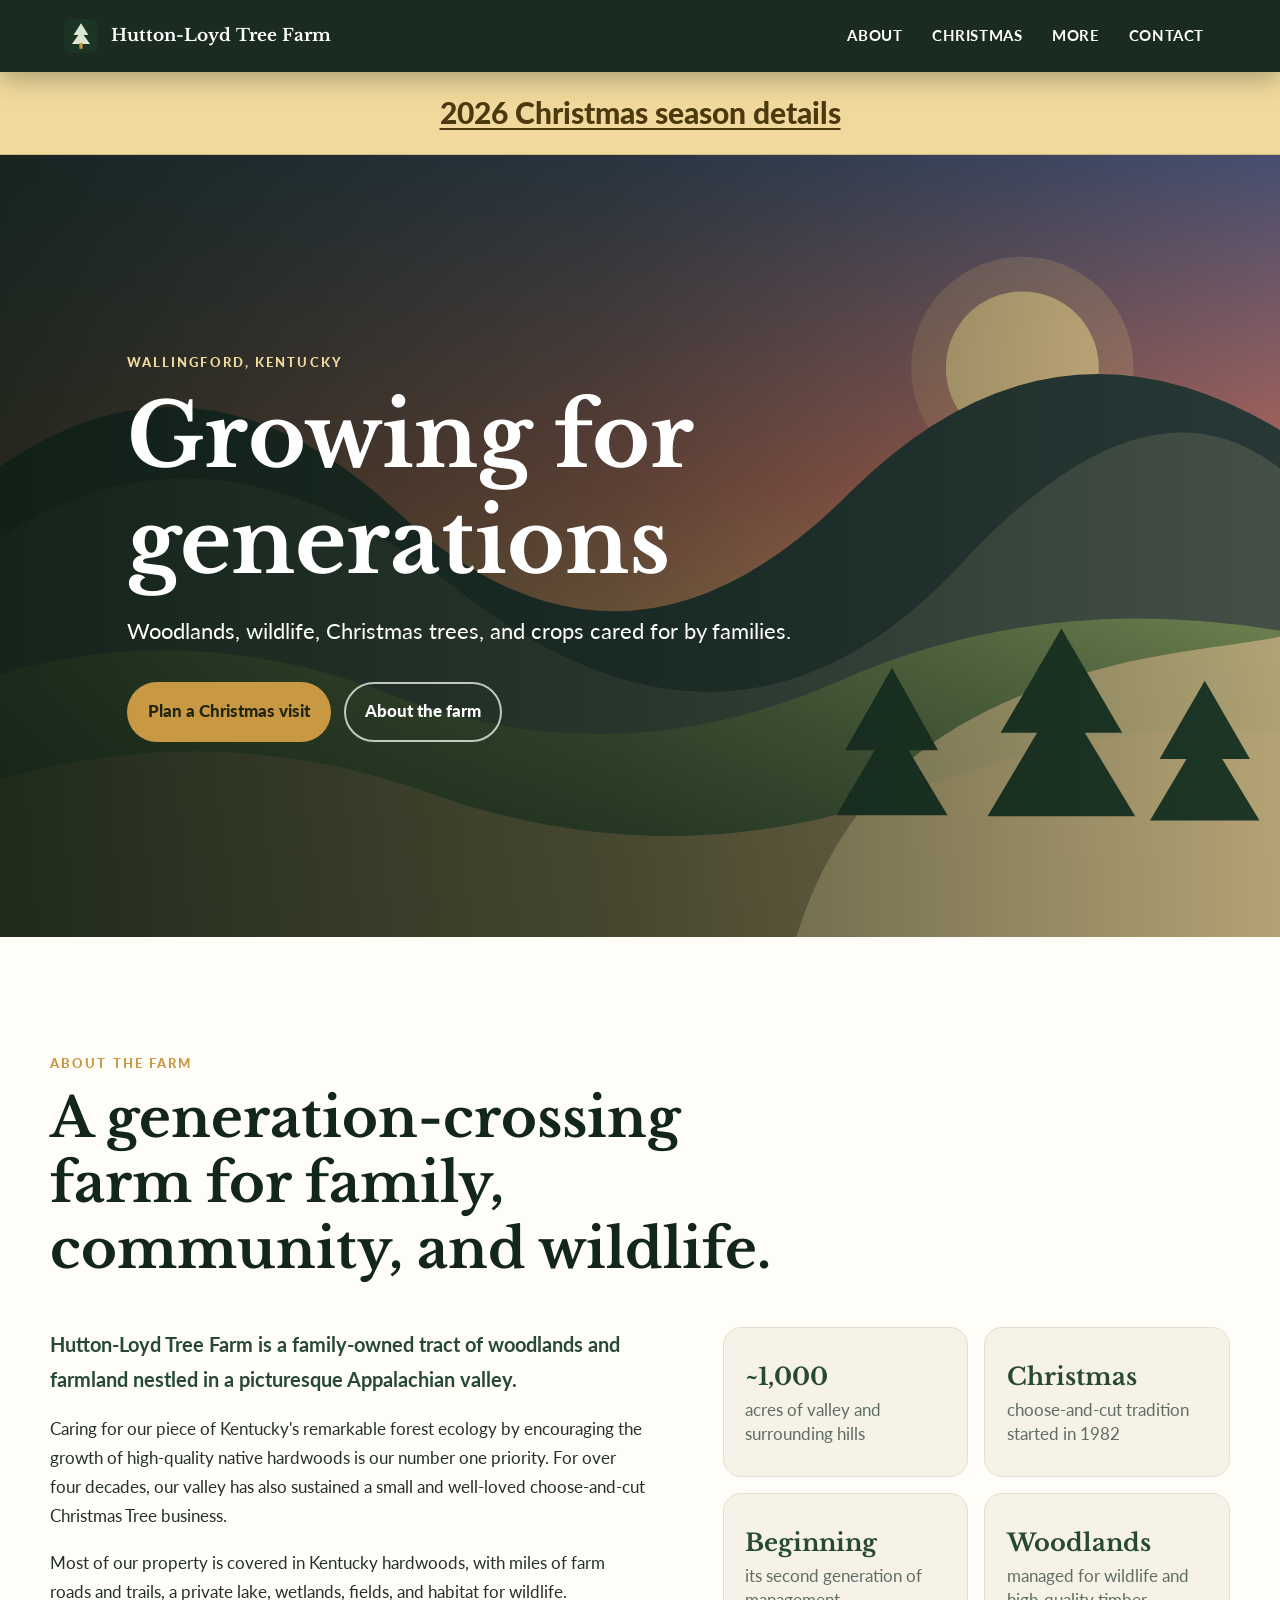
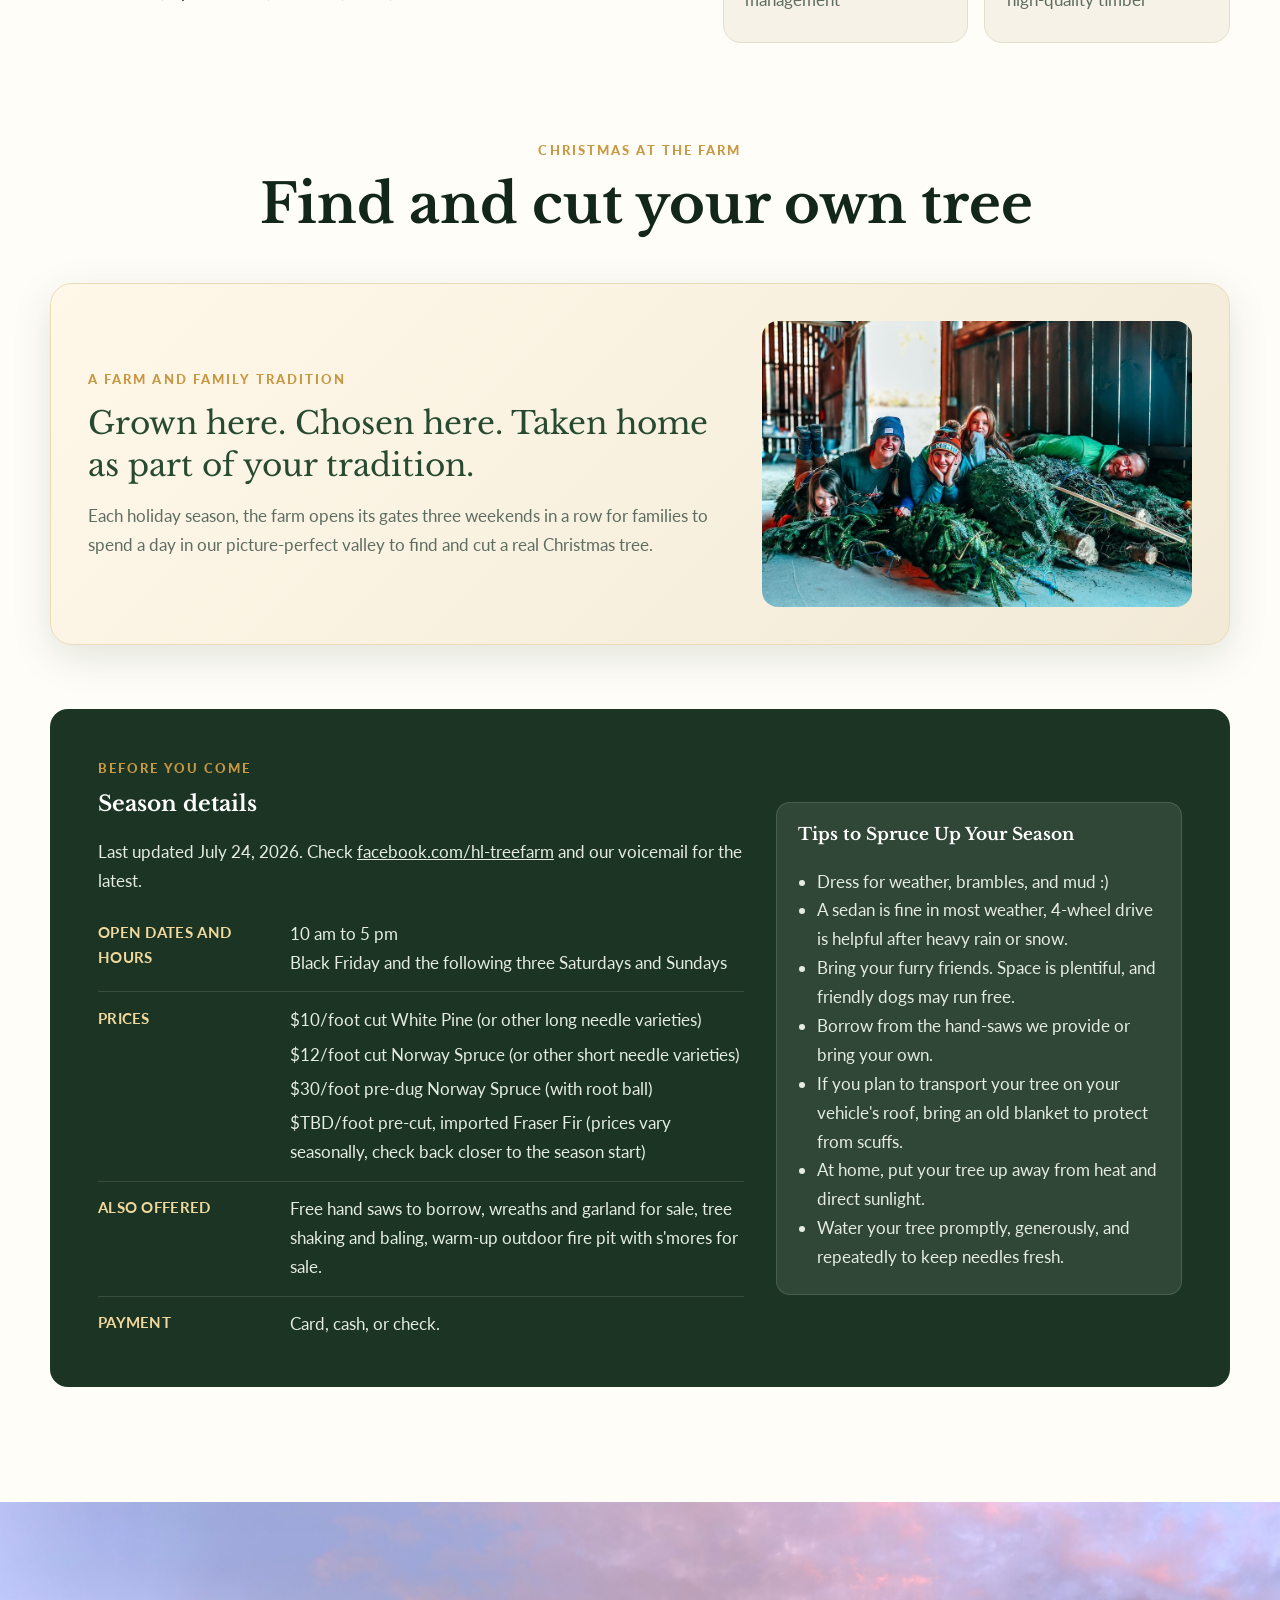
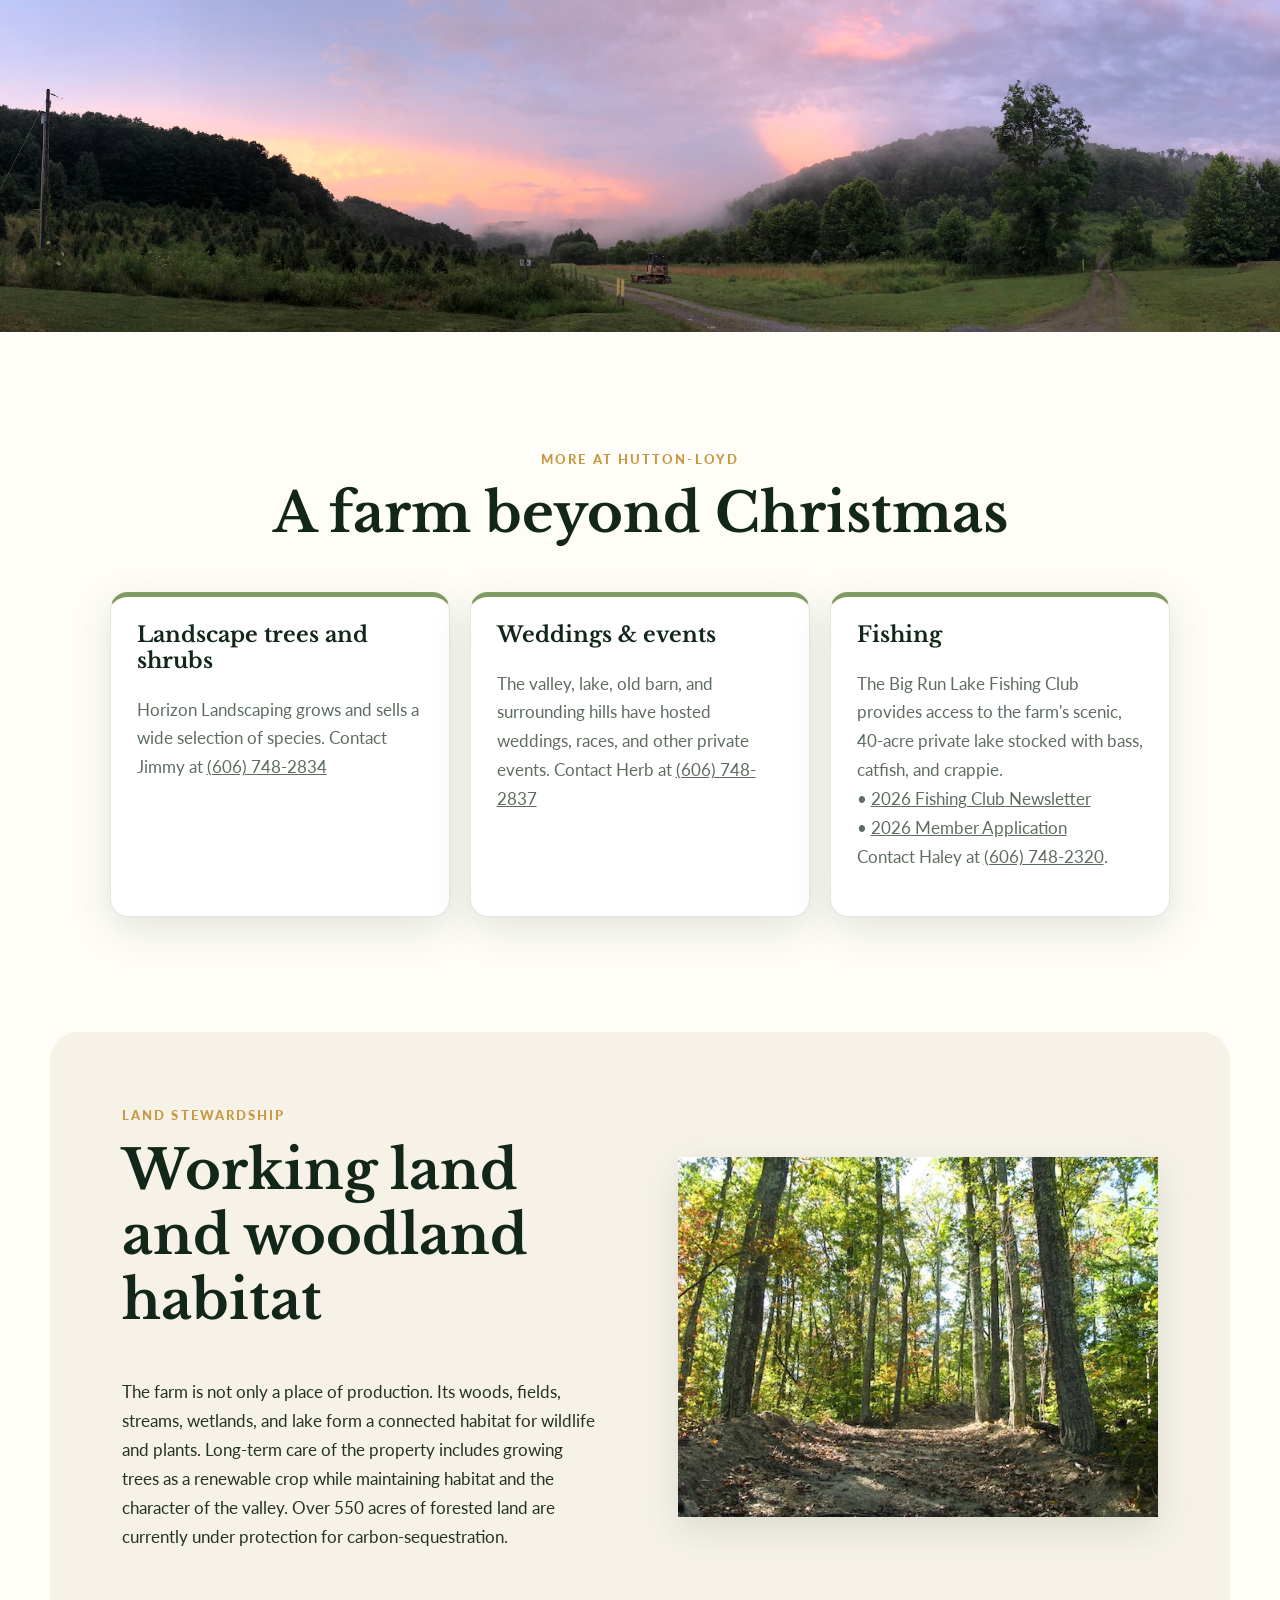
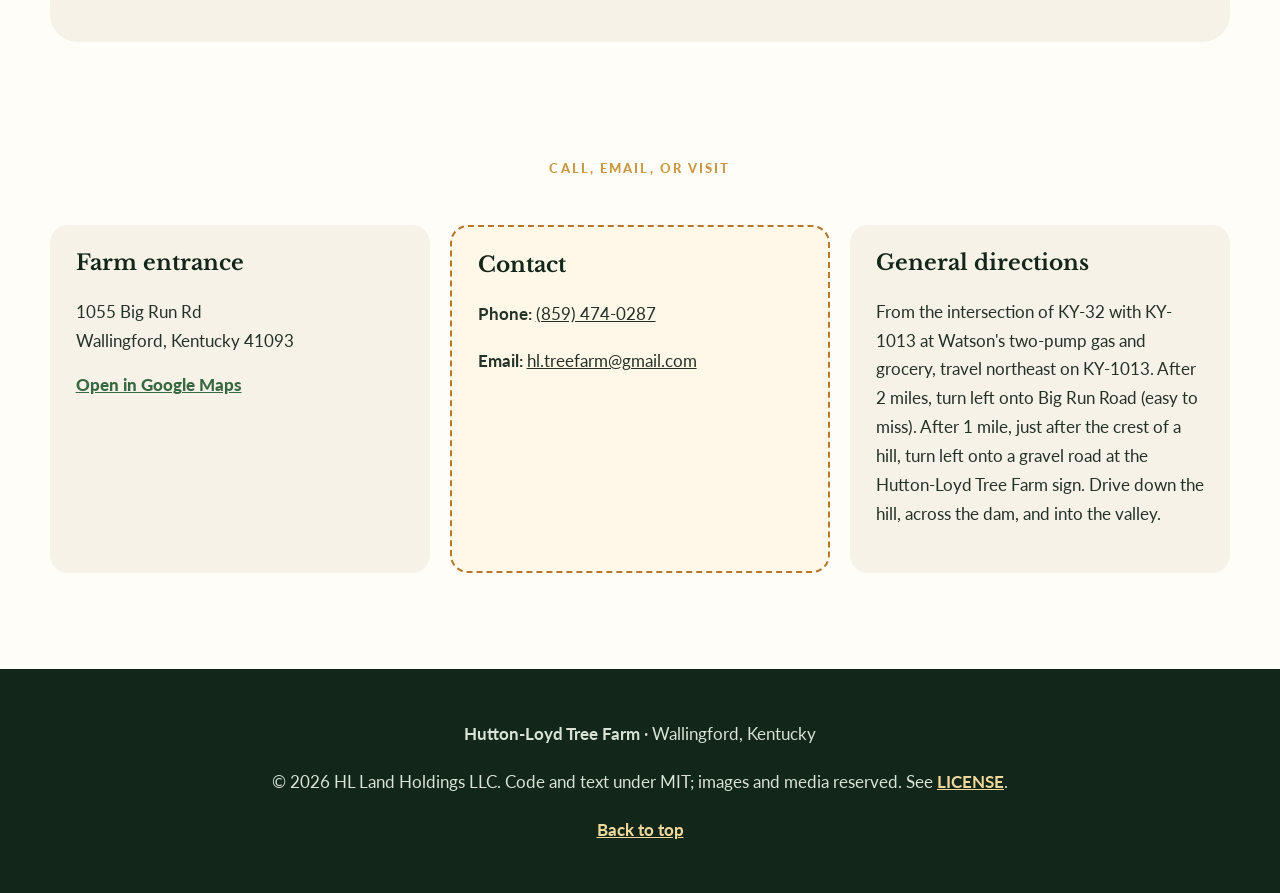
==== commit e9f86029: "edited tips" ====
--- a/index.html
+++ b/index.html
@@ -104,11 +104,9 @@
             <li>A sedan is fine in most weather, 4-wheel drive is helpful after heavy rain or snow.</li>
             <li>Bring your furry friends. Space is plentiful, and friendly dogs may run free.</li> 
             <li>Borrow from the hand-saws we provide or bring your own.</li>
-            <li>Be cautious of stumps, holes, equipment, and other hazards.</li>
-            <li>Carry your self-cut tree to staff to have it shaken, baled, and secured to your vehicle.</li>
+            <li>If you plan to transport your tree on your vehicle's roof, bring an old blanket to protect from scuffs.</li>
             <li>At home, put your tree up away from heat and direct sunlight.</li>
             <li>Water your tree promptly, generously, and repeatedly to keep needles fresh.</li>
-            <li>Enjoy the beauty and fragrance of your real Christmas tree!</li>
           </ul>
         </div>
       </div>
